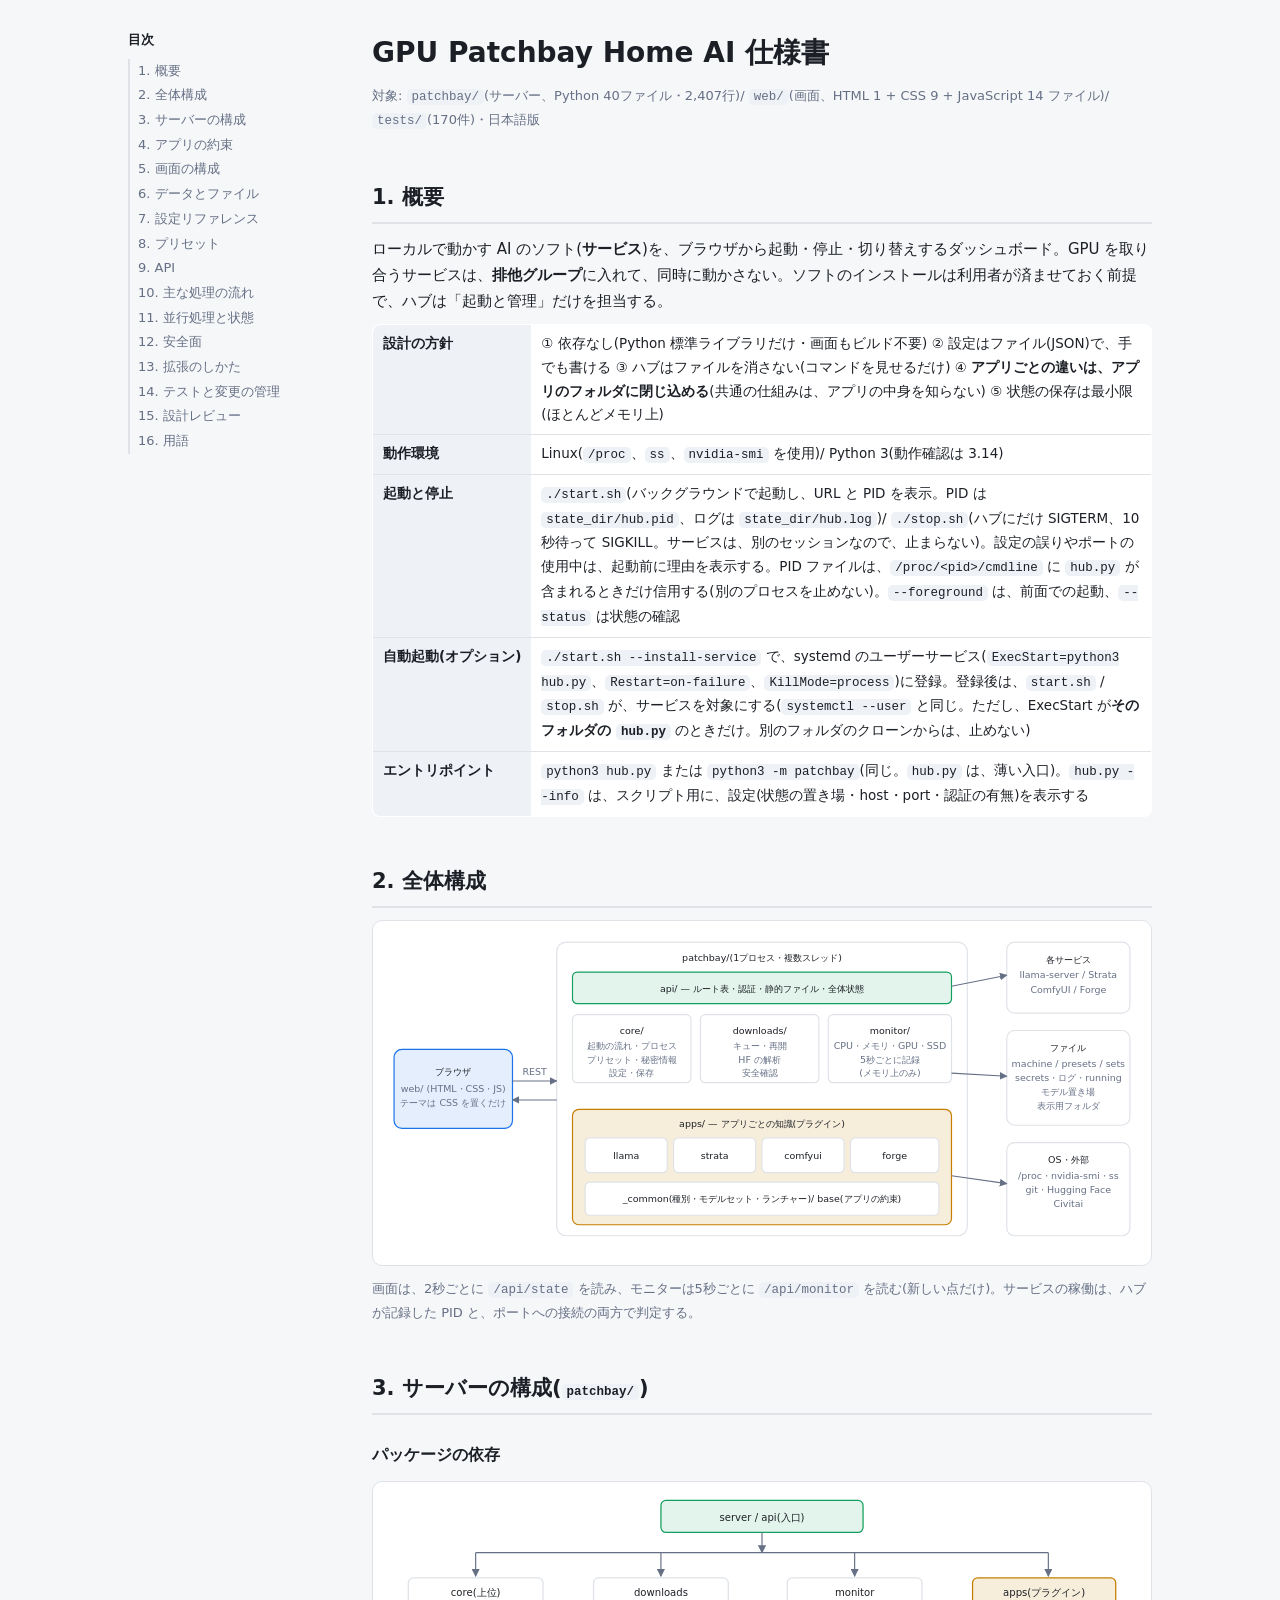
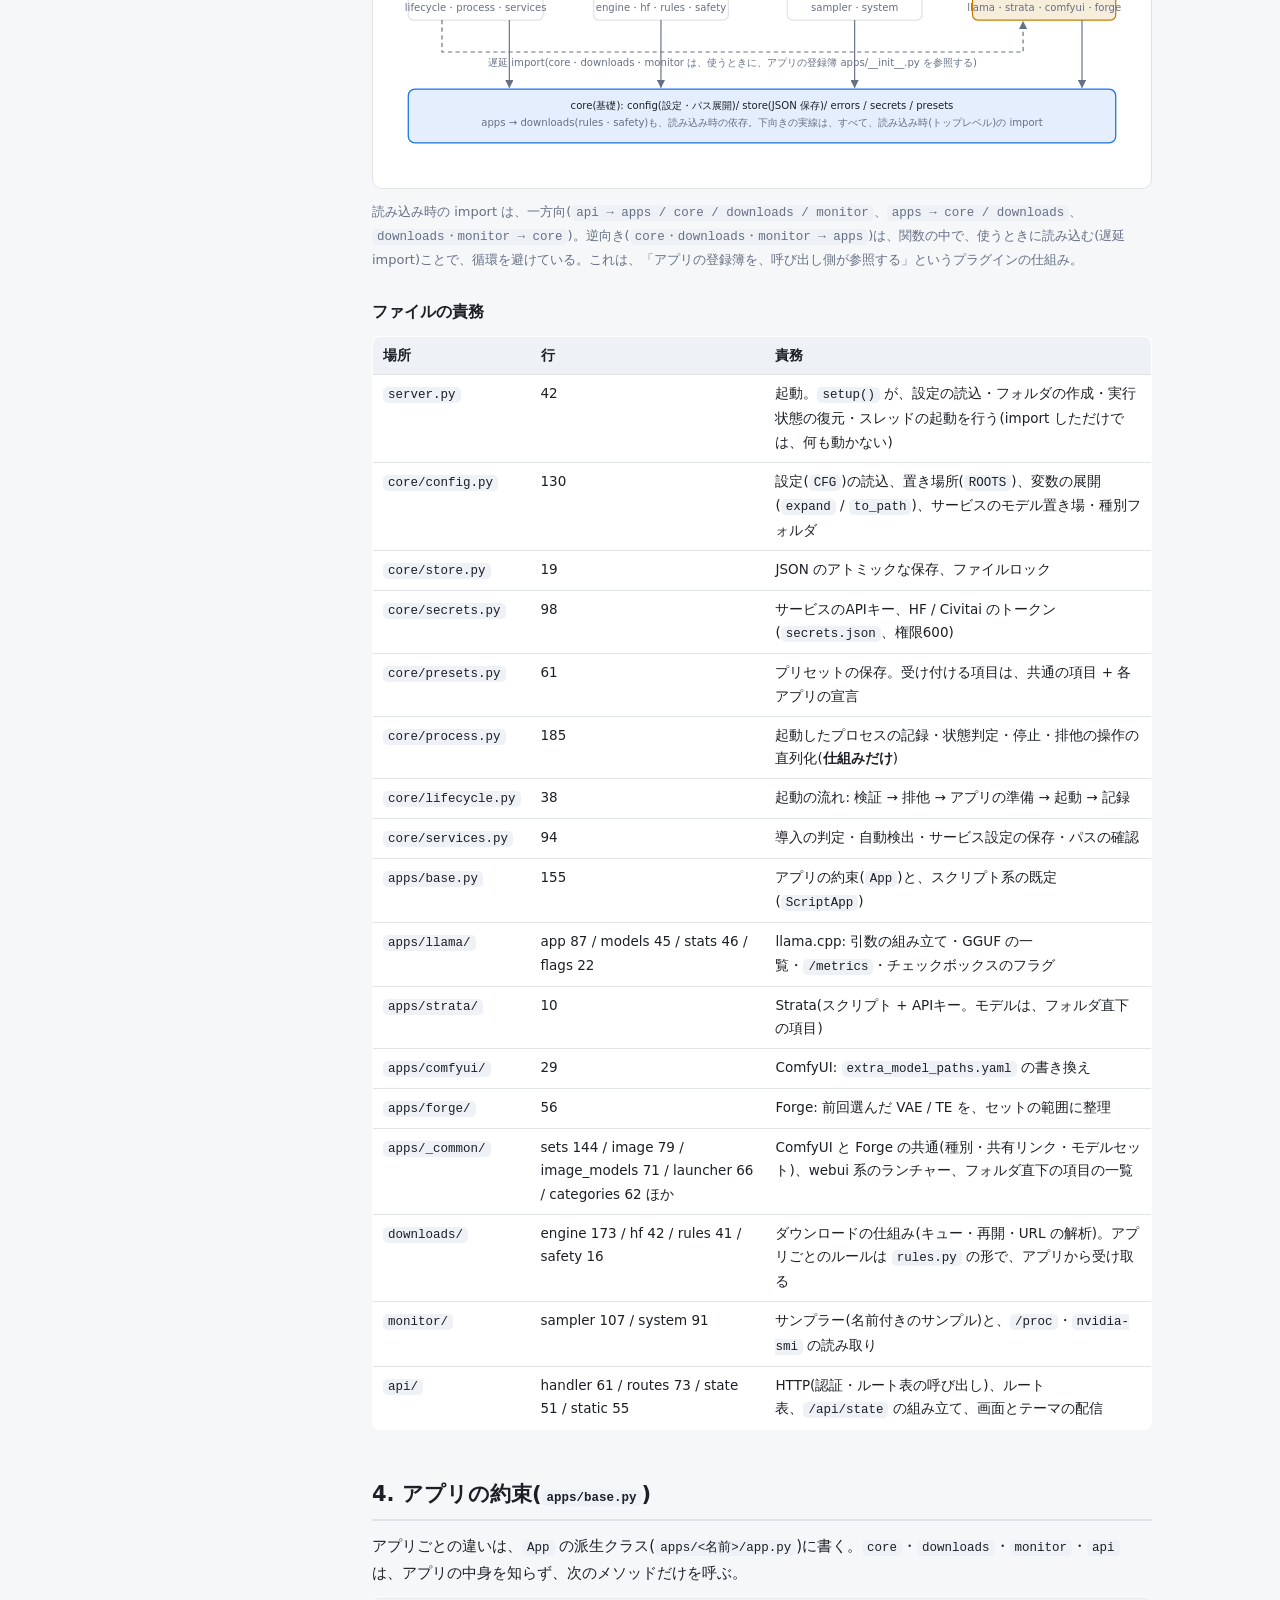
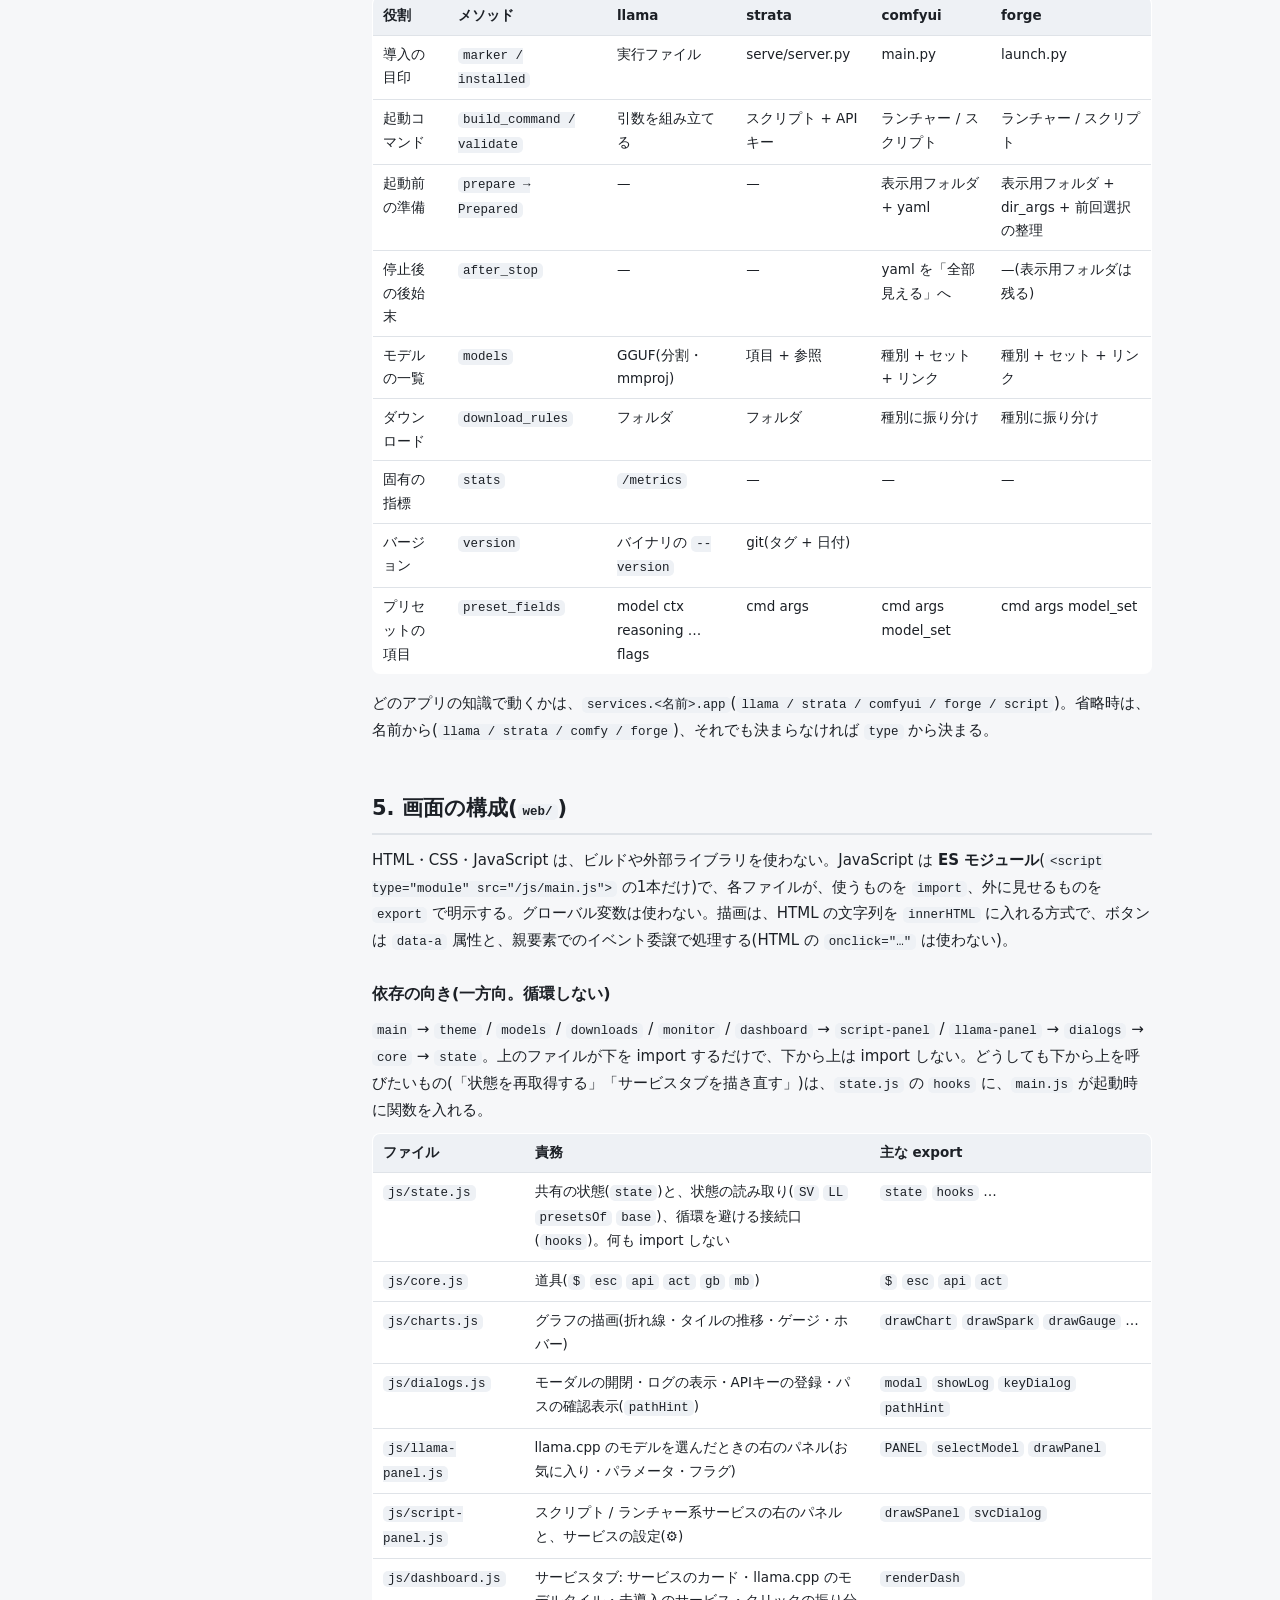
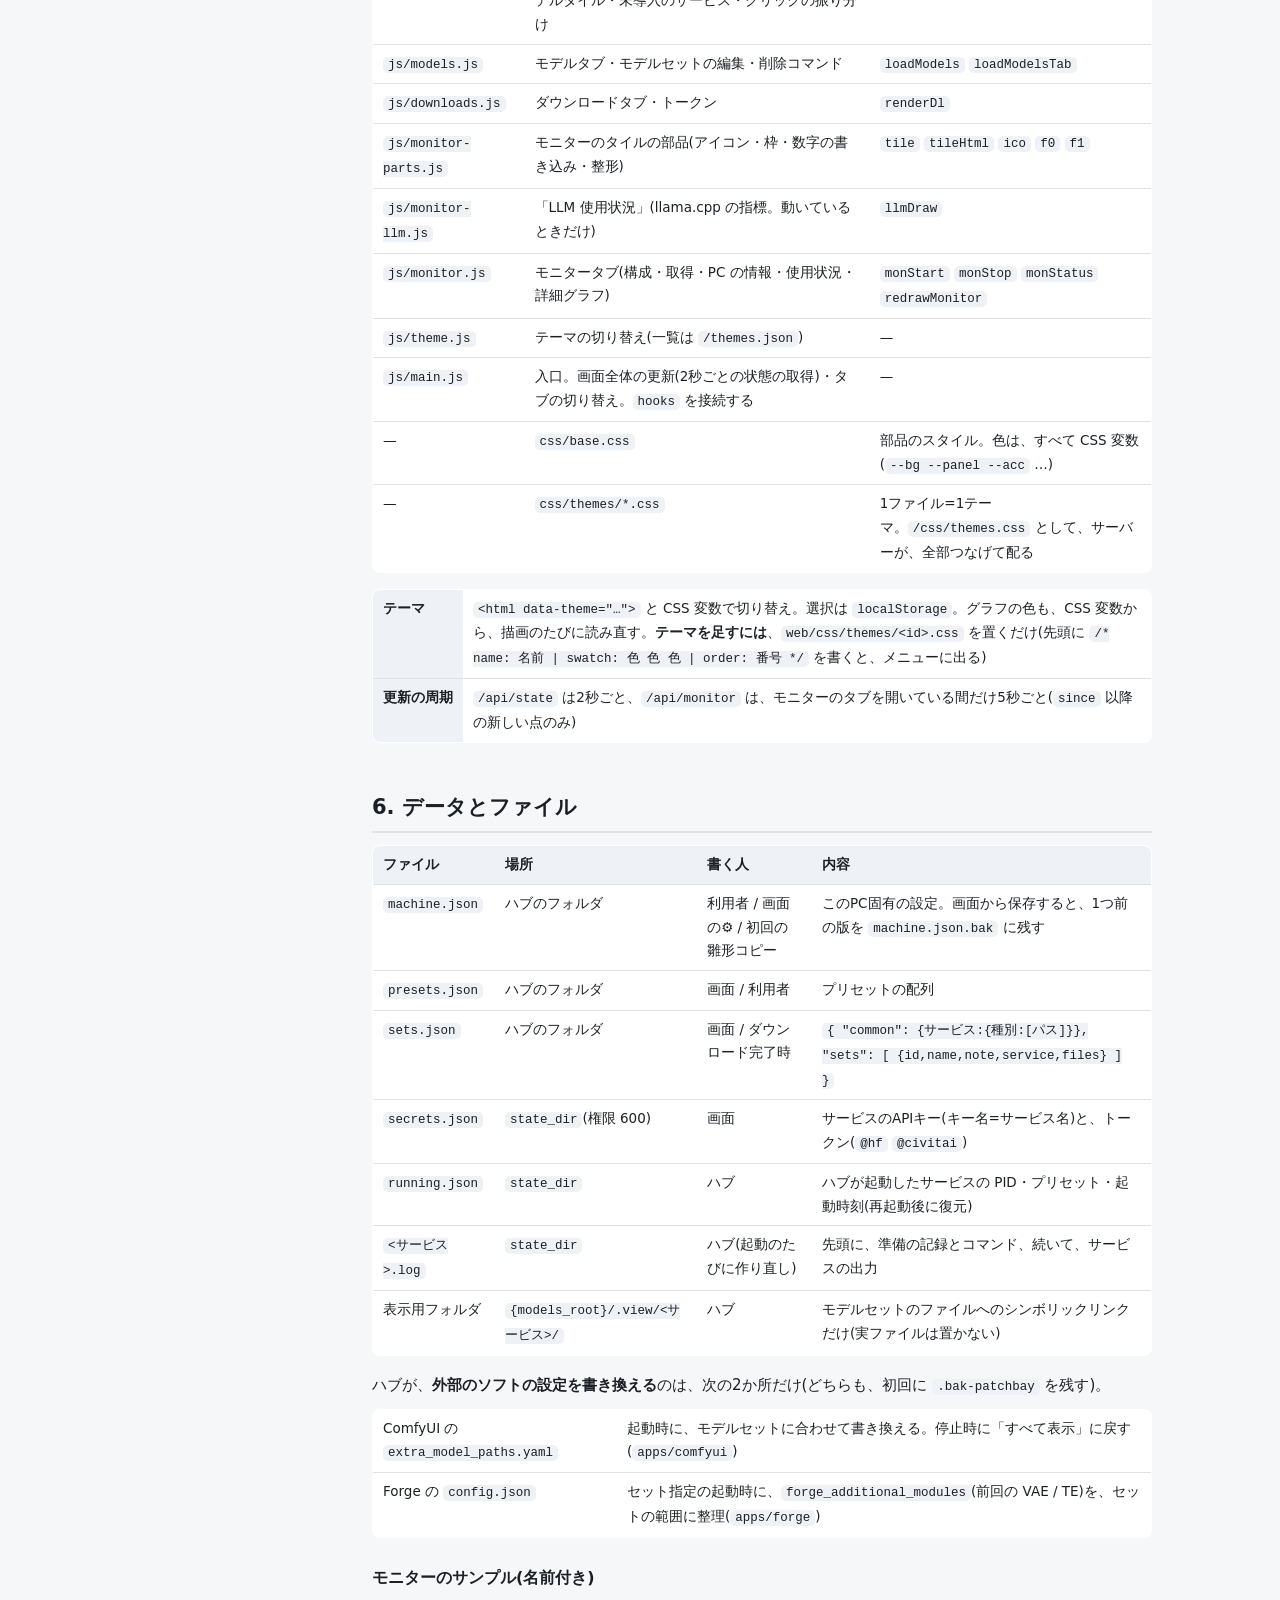
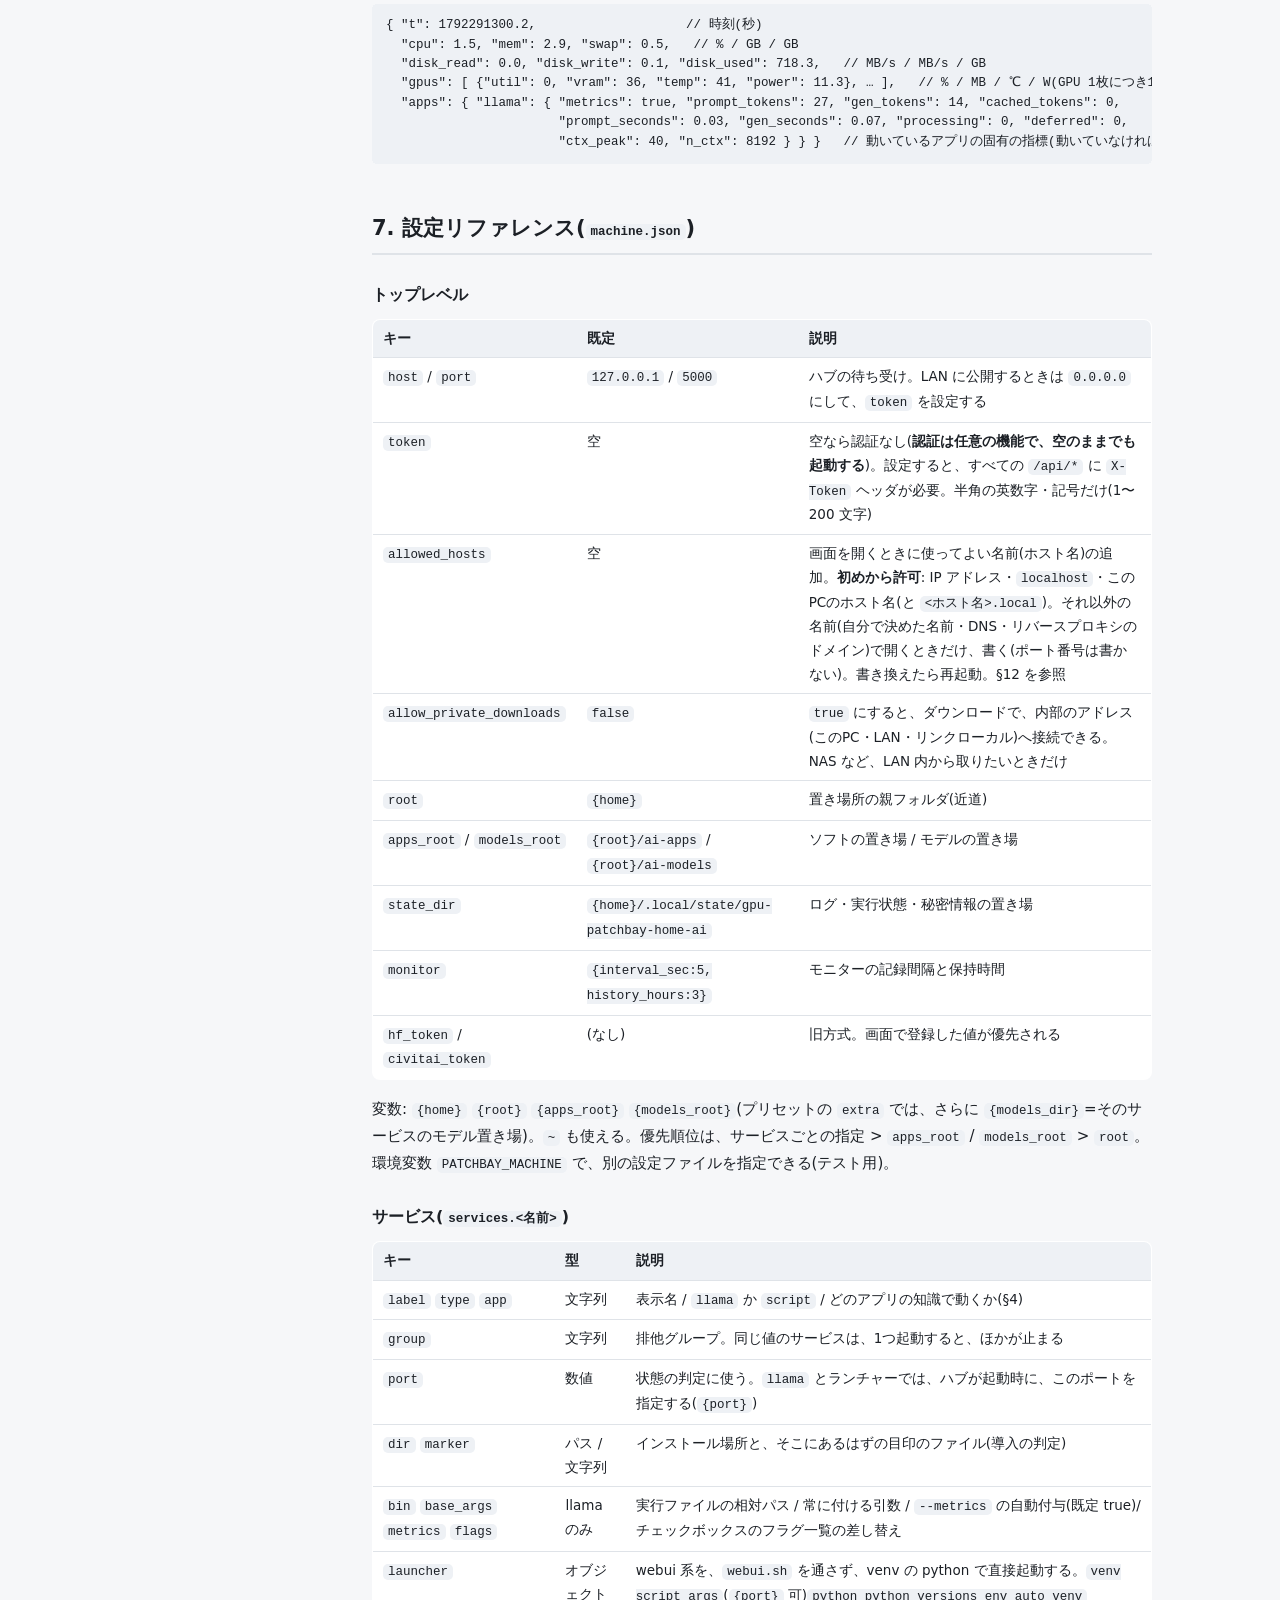
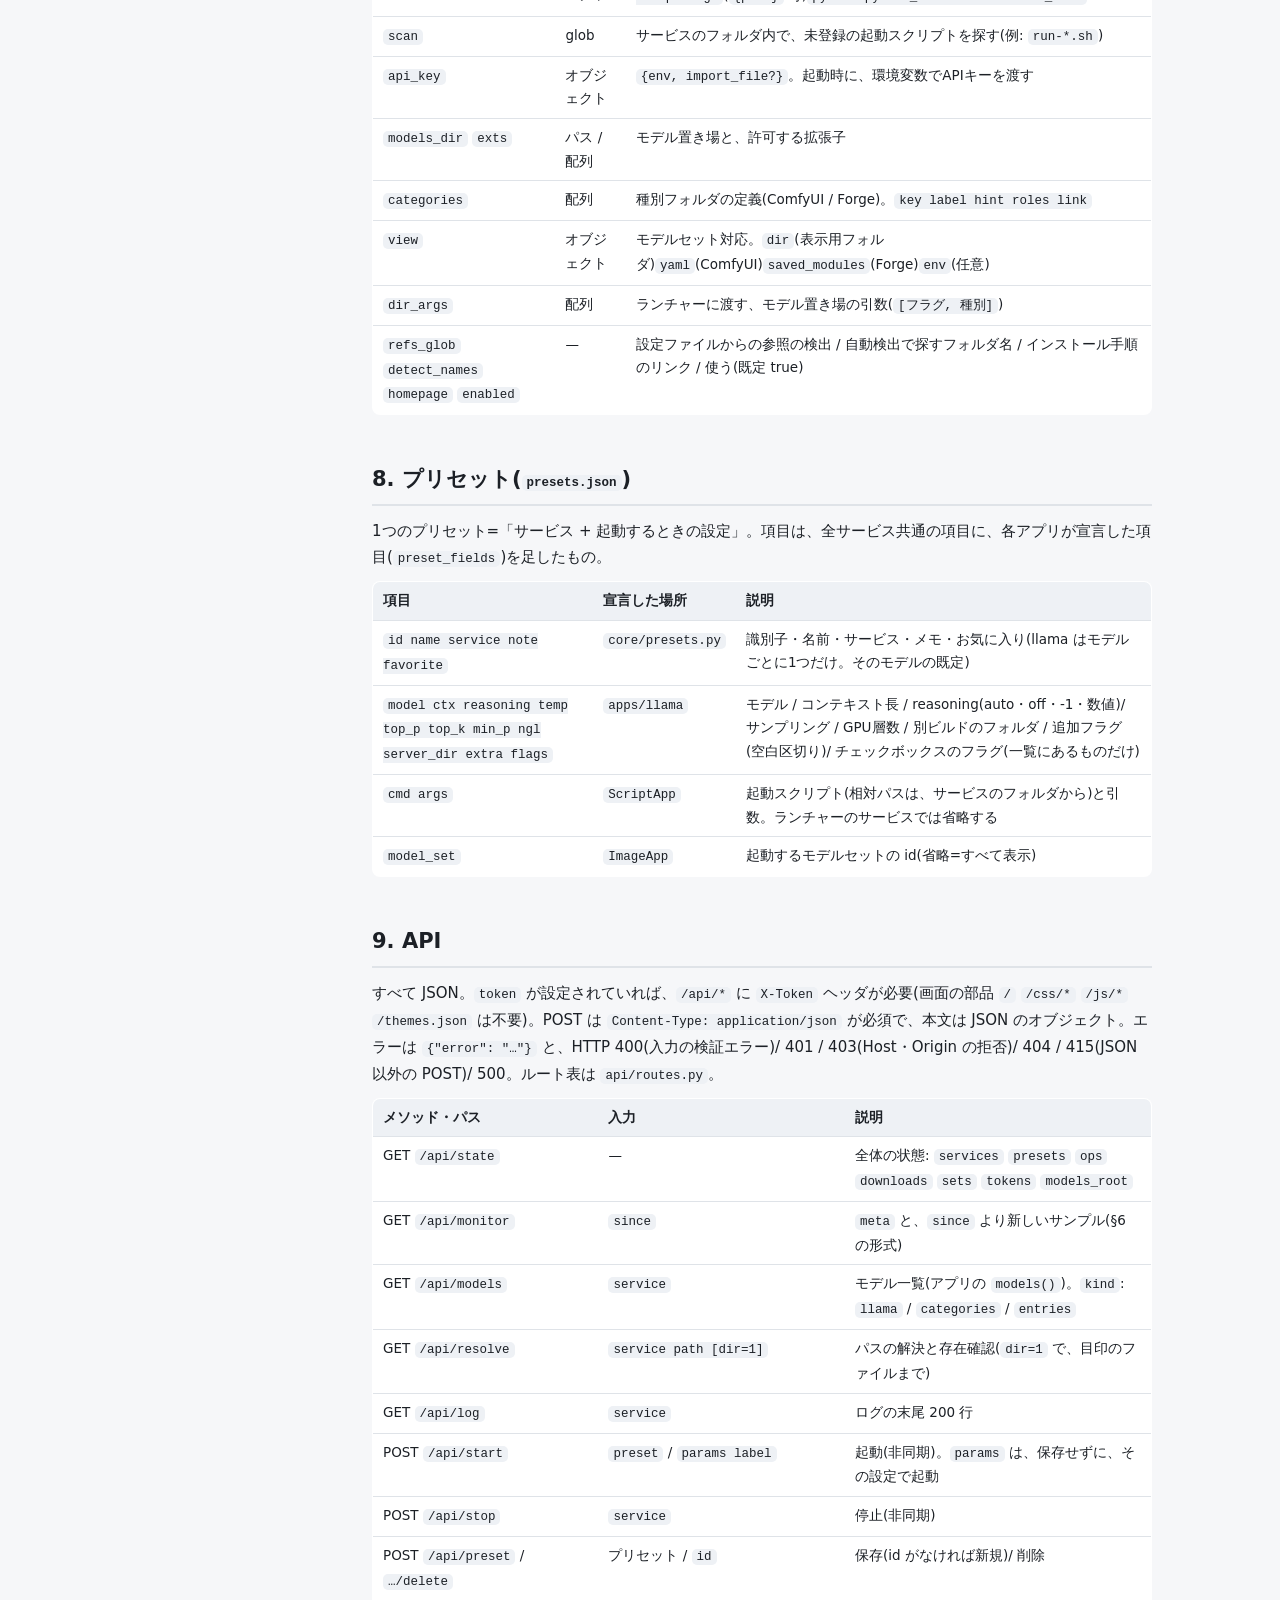
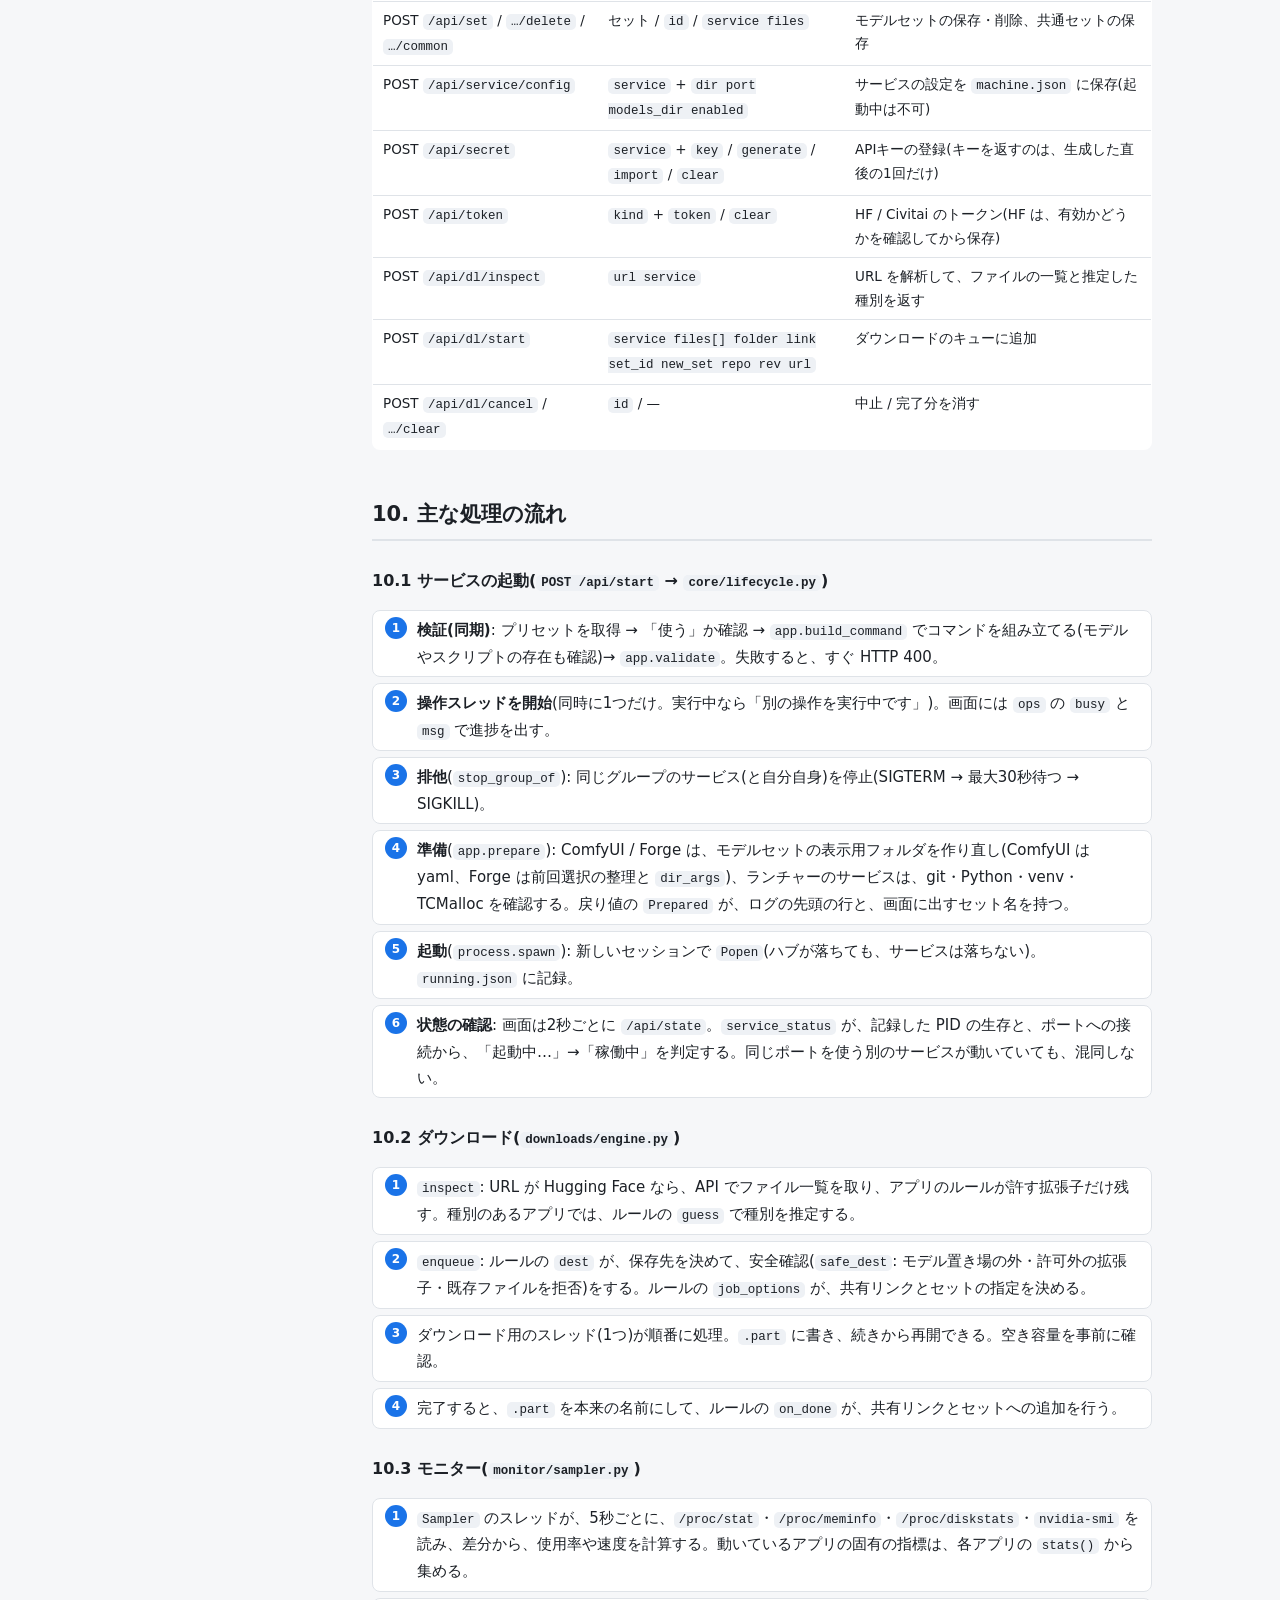
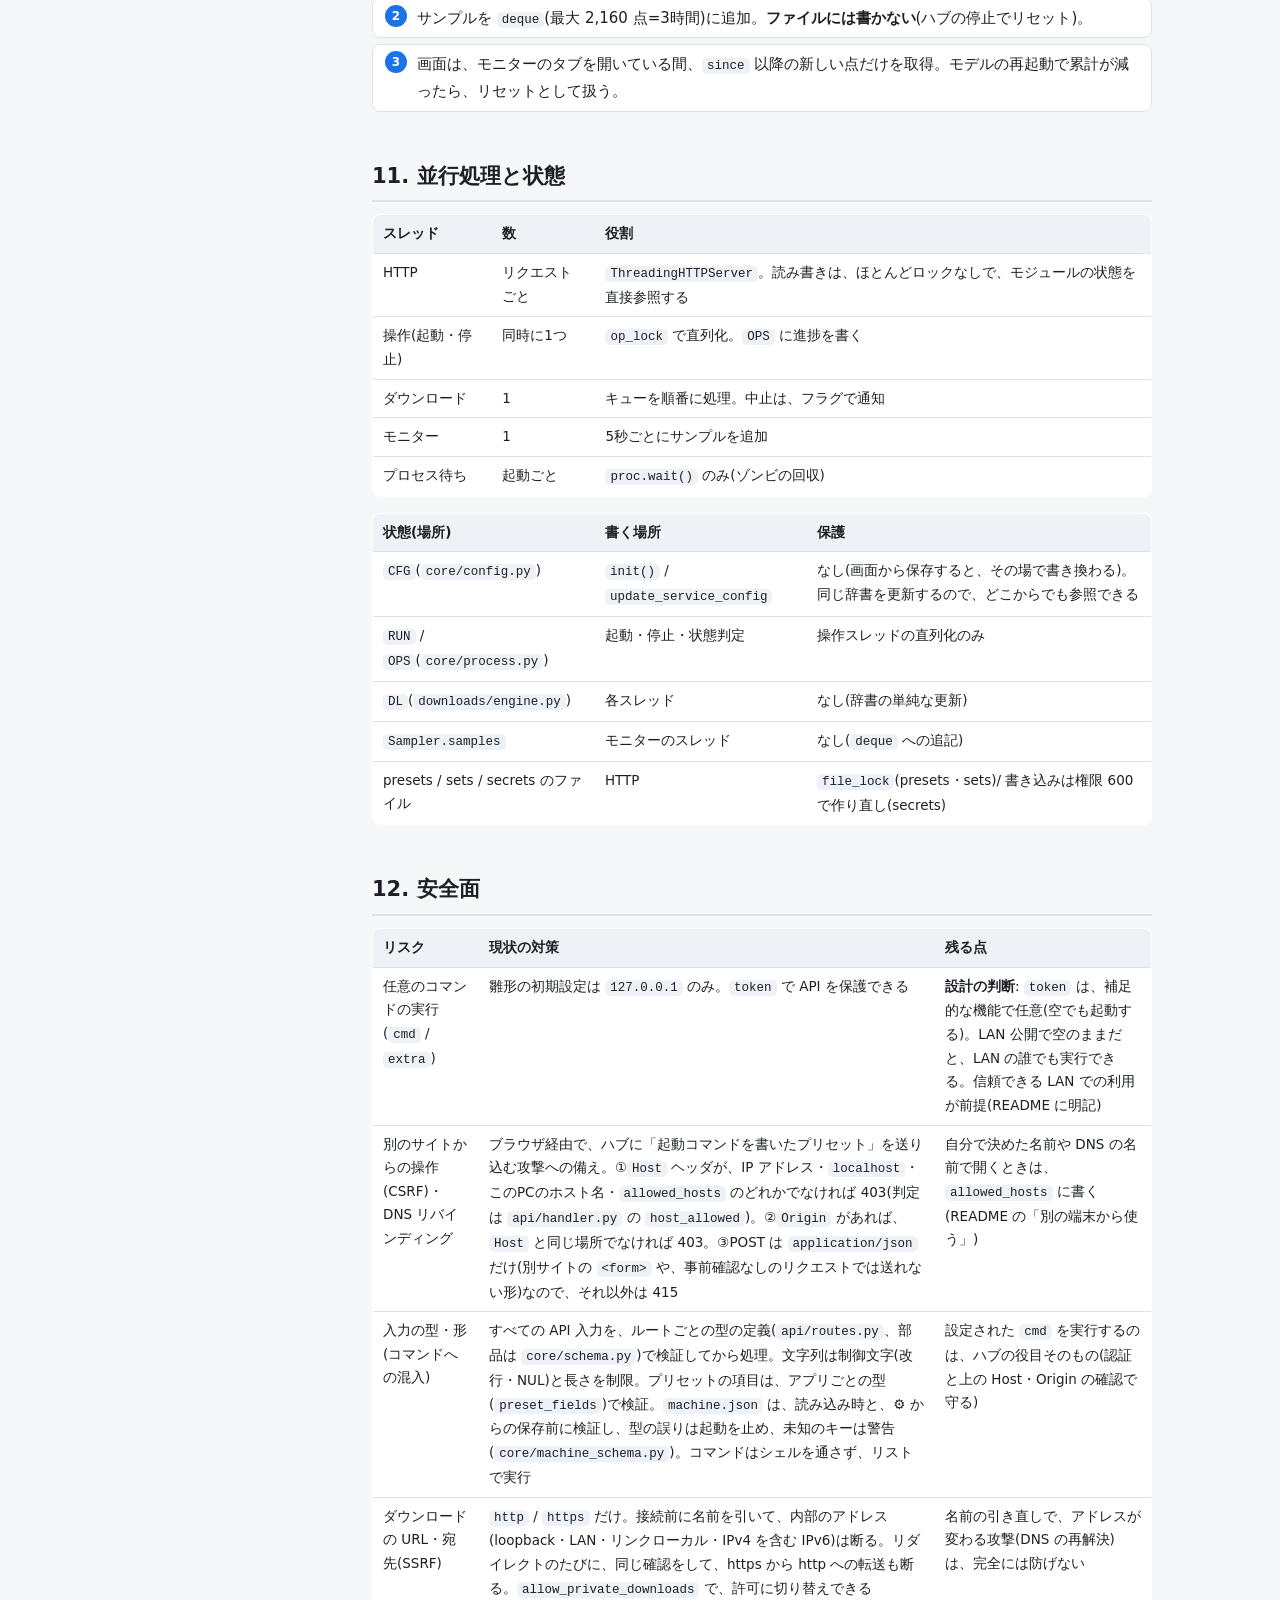
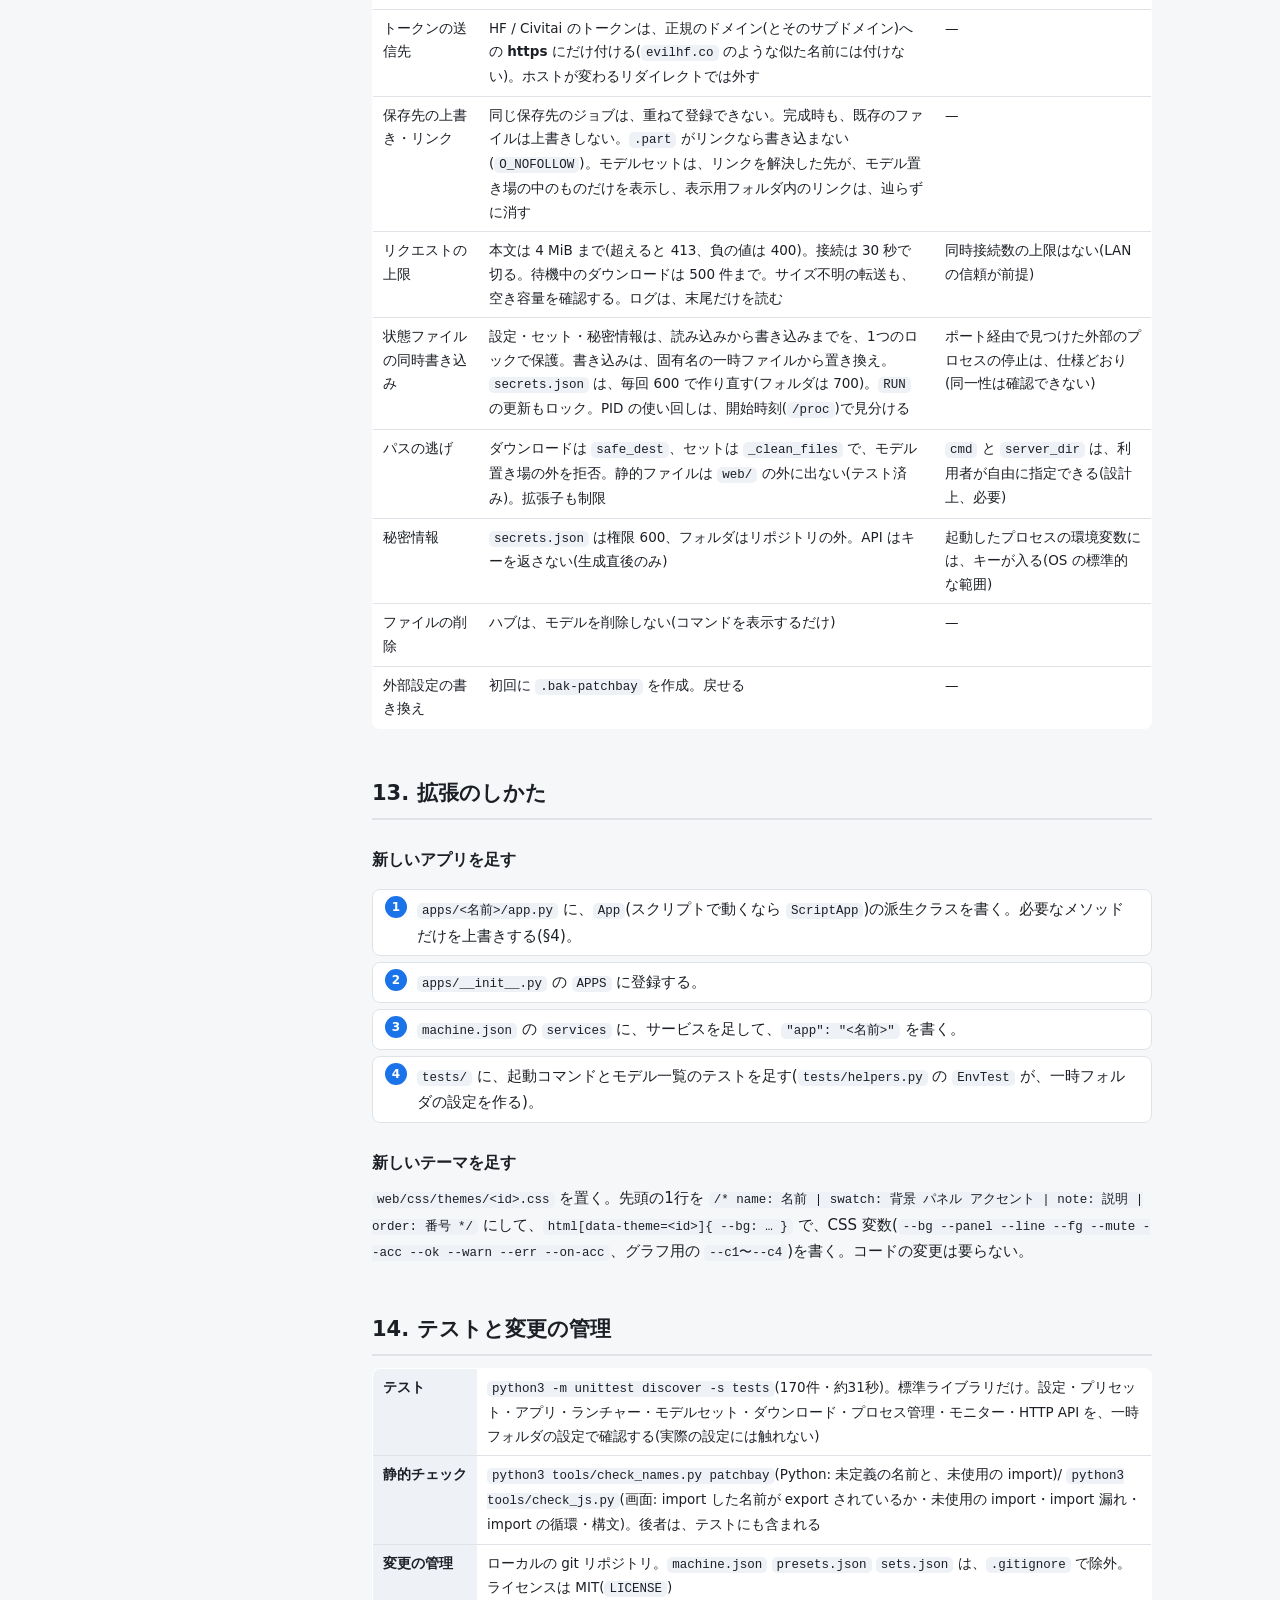
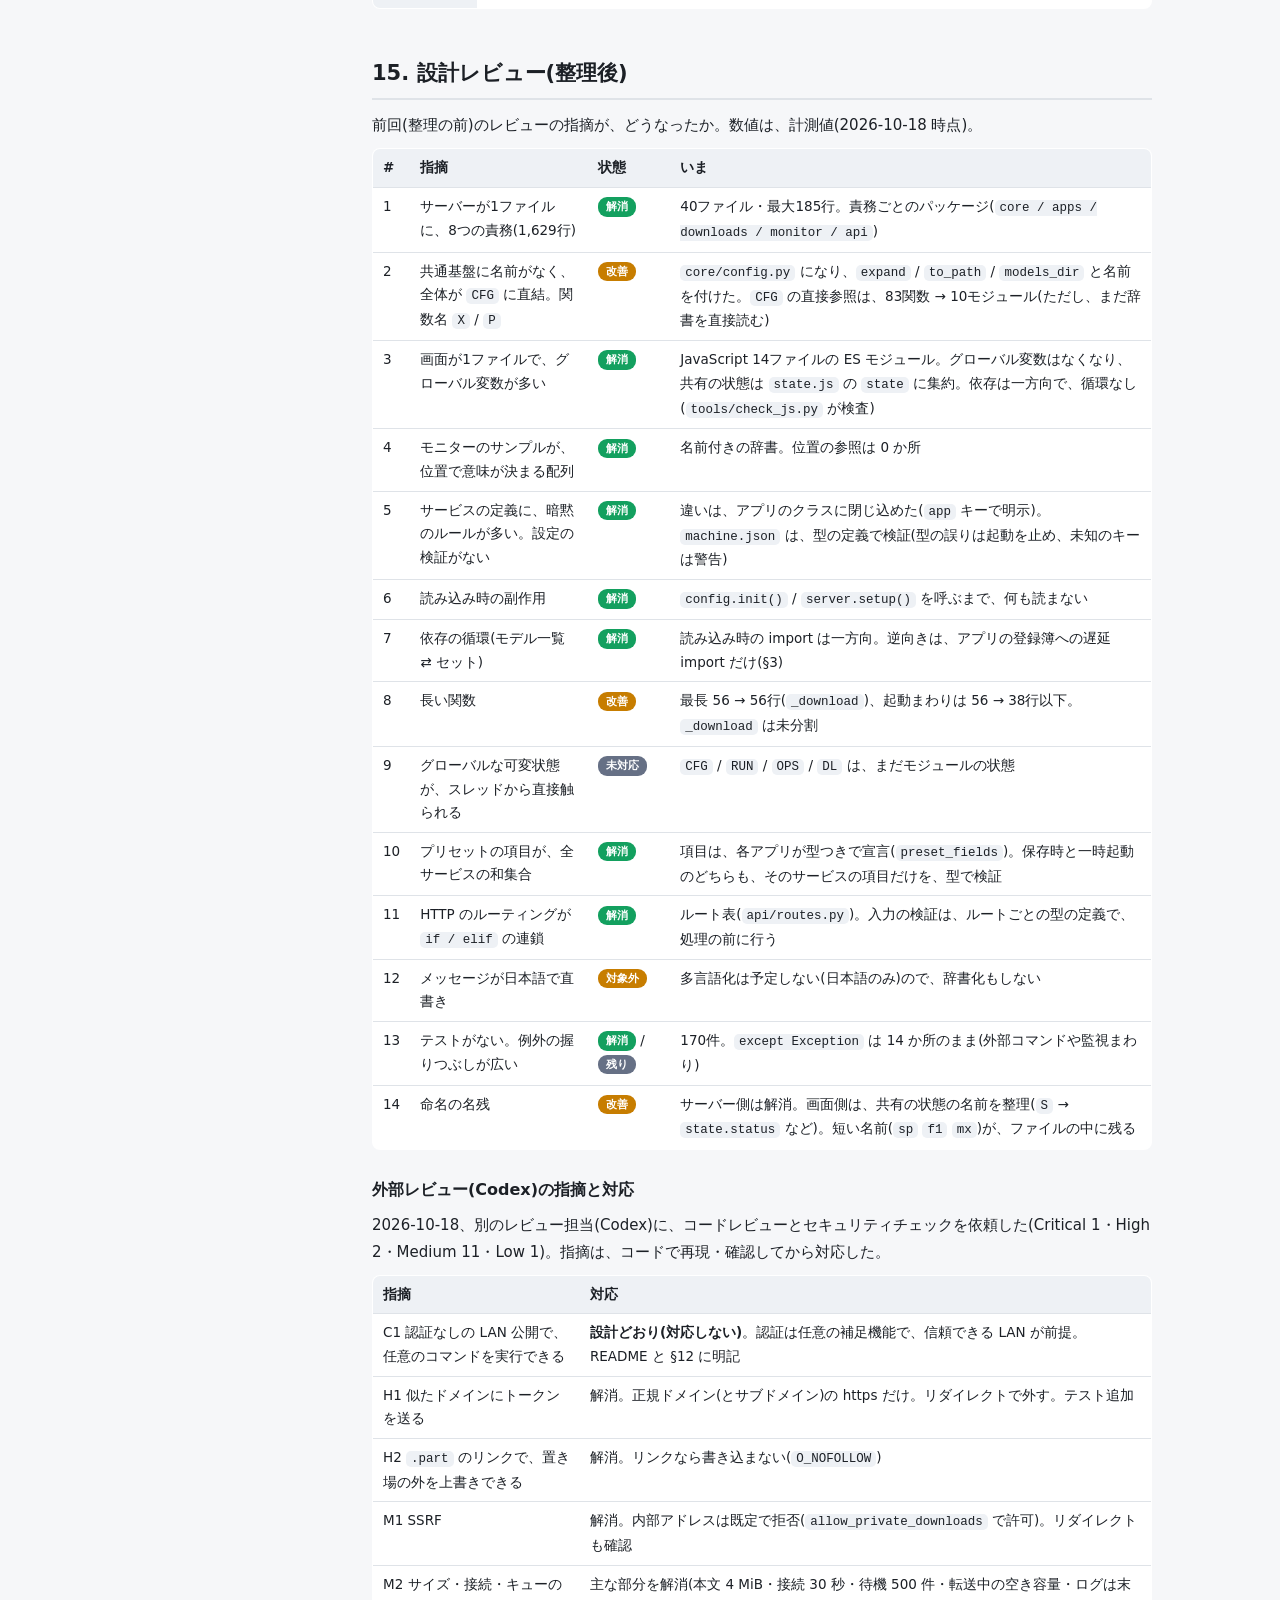
==== docs/index.html @ 20cd2cd5 "仕様書を docs/index.html に改名(GitHub Pages のトップで開けるように) Co-Authored-By: Claude Sonnet 5.5 <noreply@anthro" ====
<!doctype html>
<html lang="ja">
<head>
<meta charset="utf-8">
<meta name="viewport" content="width=device-width, initial-scale=1">
<title>GPU Patchbay Home AI 仕様書</title>
<style>
:root{--bg:#f6f7f9;--panel:#fff;--line:#dfe3e8;--fg:#1c2026;--mute:#667085;--acc:#1a73e8;--ok:#13a05f;--warn:#c77d00;--err:#d4313f;--code:#eef1f5}
@media (prefers-color-scheme: dark){:root{--bg:#14161a;--panel:#1d2026;--line:#2c313a;--fg:#e6e8eb;--mute:#8b93a1;--acc:#4f9dff;--ok:#3ecf8e;--warn:#f5a524;--err:#f0616d;--code:#262a31}}
*{box-sizing:border-box}
body{margin:0;background:var(--bg);color:var(--fg);font:15px/1.75 system-ui,"Noto Sans JP",sans-serif}
.wrap{max-width:1060px;margin:0 auto;padding:28px 18px 80px;display:grid;grid-template-columns:210px 1fr;gap:34px}
nav{position:sticky;top:20px;align-self:start;font-size:13px;line-height:1.9}
nav b{display:block;margin-bottom:6px}
nav a{display:block;color:var(--mute);text-decoration:none;padding:0 8px;border-left:2px solid var(--line)}
nav a:hover{color:var(--acc);border-color:var(--acc)}
main{min-width:0}
h1{font-size:28px;margin:0 0 4px}h2{font-size:21px;margin:46px 0 12px;padding-bottom:6px;border-bottom:2px solid var(--line)}
h3{font-size:16px;margin:26px 0 8px}
p{margin:8px 0}.sub{color:var(--mute);font-size:13px}
table{width:100%;border-collapse:collapse;margin:10px 0 16px;font-size:13.5px;background:var(--panel);border:1px solid var(--line);border-radius:8px;overflow:hidden}
th,td{padding:7px 10px;border-bottom:1px solid var(--line);text-align:left;vertical-align:top}
th{background:var(--code);font-weight:600;white-space:nowrap}
tr:last-child td{border-bottom:0}
code,pre{font-family:ui-monospace,SFMono-Regular,Menlo,monospace;font-size:12.5px;background:var(--code);border-radius:5px}
code{padding:1px 5px}pre{padding:12px 14px;overflow:auto;line-height:1.55}
.card{background:var(--panel);border:1px solid var(--line);border-radius:10px;padding:14px 18px;margin:12px 0}
.tag{display:inline-block;font-size:11px;padding:0 8px;border-radius:9px;color:#fff;vertical-align:middle;font-weight:600;white-space:nowrap}
.hi{background:var(--err)}.mid{background:var(--warn)}.lo{background:var(--mute)}.good{background:var(--ok)}
.svgbox{background:var(--panel);border:1px solid var(--line);border-radius:10px;padding:10px;margin:12px 0;overflow:auto}
svg text{fill:var(--fg);font:12px system-ui,"Noto Sans JP",sans-serif}svg .m{fill:var(--mute)}
svg .b{fill:var(--panel);stroke:var(--line);stroke-width:1.5}svg .a{fill:none;stroke:var(--mute);stroke-width:1.4;marker-end:url(#ah)}
svg .lz{fill:none;stroke:var(--mute);stroke-width:1.4;stroke-dasharray:5 4;marker-end:url(#ah)}
svg .acc{fill:color-mix(in srgb,var(--acc) 12%,var(--panel));stroke:var(--acc)}svg .okb{fill:color-mix(in srgb,var(--ok) 12%,var(--panel));stroke:var(--ok)}
svg .wb{fill:color-mix(in srgb,var(--warn) 14%,var(--panel));stroke:var(--warn)}
ol.flow{counter-reset:s;list-style:none;padding:0}ol.flow li{counter-increment:s;margin:6px 0;padding:6px 12px 6px 44px;position:relative;background:var(--panel);border:1px solid var(--line);border-radius:8px}
ol.flow li::before{content:counter(s);position:absolute;left:12px;top:6px;width:22px;height:22px;border-radius:50%;background:var(--acc);color:#fff;font-size:12px;text-align:center;line-height:22px;font-weight:700}
@media(max-width:800px){.wrap{grid-template-columns:1fr}nav{position:static}}
</style>
</head>
<body>
<div class="wrap">
<nav>
  <b>目次</b>
  <a href="#overview">1. 概要</a><a href="#arch">2. 全体構成</a><a href="#modules">3. サーバーの構成</a><a href="#apps">4. アプリの約束</a><a href="#front">5. 画面の構成</a>
  <a href="#data">6. データとファイル</a><a href="#config">7. 設定リファレンス</a><a href="#preset">8. プリセット</a><a href="#api">9. API</a>
  <a href="#flows">10. 主な処理の流れ</a><a href="#threads">11. 並行処理と状態</a><a href="#security">12. 安全面</a>
  <a href="#howto">13. 拡張のしかた</a><a href="#test">14. テストと変更の管理</a><a href="#review">15. 設計レビュー</a><a href="#glossary">16. 用語</a>
</nav>
<main>
<h1>GPU Patchbay Home AI 仕様書</h1>
<p class="sub">対象: <code>patchbay/</code>(サーバー、Python 40ファイル・2,407行)/ <code>web/</code>(画面、HTML 1 + CSS 9 + JavaScript 14 ファイル)/ <code>tests/</code>(170件)・日本語版</p>

<h2 id="overview">1. 概要</h2>
<p>ローカルで動かす AI のソフト(<b>サービス</b>)を、ブラウザから起動・停止・切り替えするダッシュボード。GPU を取り合うサービスは、<b>排他グループ</b>に入れて、同時に動かさない。ソフトのインストールは利用者が済ませておく前提で、ハブは「起動と管理」だけを担当する。</p>
<table>
<tr><th>設計の方針</th><td>① 依存なし(Python 標準ライブラリだけ・画面もビルド不要) ② 設定はファイル(JSON)で、手でも書ける ③ ハブはファイルを消さない(コマンドを見せるだけ) ④ <b>アプリごとの違いは、アプリのフォルダに閉じ込める</b>(共通の仕組みは、アプリの中身を知らない) ⑤ 状態の保存は最小限(ほとんどメモリ上)</td></tr>
<tr><th>動作環境</th><td>Linux(<code>/proc</code>、<code>ss</code>、<code>nvidia-smi</code> を使用)/ Python 3(動作確認は 3.14)</td></tr>
<tr><th>起動と停止</th><td><code>./start.sh</code>(バックグラウンドで起動し、URL と PID を表示。PID は <code>state_dir/hub.pid</code>、ログは <code>state_dir/hub.log</code>)/ <code>./stop.sh</code>(ハブにだけ SIGTERM、10 秒待って SIGKILL。サービスは、別のセッションなので、止まらない)。設定の誤りやポートの使用中は、起動前に理由を表示する。PID ファイルは、<code>/proc/&lt;pid&gt;/cmdline</code> に <code>hub.py</code> が含まれるときだけ信用する(別のプロセスを止めない)。<code>--foreground</code> は、前面での起動、<code>--status</code> は状態の確認</td></tr>
<tr><th>自動起動(オプション)</th><td><code>./start.sh --install-service</code> で、systemd のユーザーサービス(<code>ExecStart=python3 hub.py</code>、<code>Restart=on-failure</code>、<code>KillMode=process</code>)に登録。登録後は、<code>start.sh</code> / <code>stop.sh</code> が、サービスを対象にする(<code>systemctl --user</code> と同じ。ただし、ExecStart が<b>そのフォルダの <code>hub.py</code></b> のときだけ。別のフォルダのクローンからは、止めない)</td></tr>
<tr><th>エントリポイント</th><td><code>python3 hub.py</code> または <code>python3 -m patchbay</code>(同じ。<code>hub.py</code> は、薄い入口)。<code>hub.py --info</code> は、スクリプト用に、設定(状態の置き場・host・port・認証の有無)を表示する</td></tr>
</table>

<h2 id="arch">2. 全体構成</h2>
<div class="svgbox">
<svg viewBox="0 0 960 400" width="100%" role="img" aria-label="全体構成図">
<defs><marker id="ah" viewBox="0 0 10 10" refX="9" refY="5" markerWidth="7" markerHeight="7" orient="auto-start-reverse"><path d="M0 0L10 5L0 10z" style="fill:var(--mute)"/></marker></defs>
<rect class="b acc" x="14" y="150" width="150" height="100" rx="10"/><text x="89" y="182" text-anchor="middle" font-weight="700">ブラウザ</text><text class="m" x="89" y="204" text-anchor="middle">web/ (HTML・CSS・JS)</text><text class="m" x="89" y="222" text-anchor="middle">テーマは CSS を置くだけ</text>
<rect class="b" x="220" y="14" width="520" height="372" rx="12"/><text x="480" y="38" text-anchor="middle" font-weight="700">patchbay/(1プロセス・複数スレッド)</text>
<rect class="b okb" x="240" y="52" width="480" height="40" rx="6"/><text x="480" y="77" text-anchor="middle">api/ — ルート表・認証・静的ファイル・全体状態</text>
<rect class="b" x="240" y="106" width="150" height="86" rx="6"/><text x="315" y="130" text-anchor="middle" font-weight="700">core/</text><text class="m" x="315" y="150" text-anchor="middle">起動の流れ・プロセス</text><text class="m" x="315" y="167" text-anchor="middle">プリセット・秘密情報</text><text class="m" x="315" y="184" text-anchor="middle">設定・保存</text>
<rect class="b" x="402" y="106" width="150" height="86" rx="6"/><text x="477" y="130" text-anchor="middle" font-weight="700">downloads/</text><text class="m" x="477" y="150" text-anchor="middle">キュー・再開</text><text class="m" x="477" y="167" text-anchor="middle">HF の解析</text><text class="m" x="477" y="184" text-anchor="middle">安全確認</text>
<rect class="b" x="564" y="106" width="156" height="86" rx="6"/><text x="642" y="130" text-anchor="middle" font-weight="700">monitor/</text><text class="m" x="642" y="150" text-anchor="middle">CPU・メモリ・GPU・SSD</text><text class="m" x="642" y="167" text-anchor="middle">5秒ごとに記録</text><text class="m" x="642" y="184" text-anchor="middle">(メモリ上のみ)</text>
<rect class="b wb" x="240" y="226" width="480" height="146" rx="8"/><text x="480" y="248" text-anchor="middle" font-weight="700">apps/ — アプリごとの知識(プラグイン)</text>
<rect class="b" x="256" y="262" width="104" height="44" rx="6"/><text x="308" y="289" text-anchor="middle">llama</text>
<rect class="b" x="368" y="262" width="104" height="44" rx="6"/><text x="420" y="289" text-anchor="middle">strata</text>
<rect class="b" x="480" y="262" width="104" height="44" rx="6"/><text x="532" y="289" text-anchor="middle">comfyui</text>
<rect class="b" x="592" y="262" width="112" height="44" rx="6"/><text x="648" y="289" text-anchor="middle">forge</text>
<rect class="b" x="256" y="318" width="448" height="42" rx="6"/><text x="480" y="343" text-anchor="middle">_common(種別・モデルセット・ランチャー)/ base(アプリの約束)</text>
<rect class="b" x="790" y="14" width="156" height="90" rx="10"/><text x="868" y="40" text-anchor="middle" font-weight="700">各サービス</text><text class="m" x="868" y="60" text-anchor="middle">llama-server / Strata</text><text class="m" x="868" y="78" text-anchor="middle">ComfyUI / Forge</text>
<rect class="b" x="790" y="126" width="156" height="120" rx="10"/><text x="868" y="152" text-anchor="middle" font-weight="700">ファイル</text><text class="m" x="868" y="172" text-anchor="middle">machine / presets / sets</text><text class="m" x="868" y="190" text-anchor="middle">secrets・ログ・running</text><text class="m" x="868" y="208" text-anchor="middle">モデル置き場</text><text class="m" x="868" y="226" text-anchor="middle">表示用フォルダ</text>
<rect class="b" x="790" y="268" width="156" height="118" rx="10"/><text x="868" y="294" text-anchor="middle" font-weight="700">OS・外部</text><text class="m" x="868" y="314" text-anchor="middle">/proc・nvidia-smi・ss</text><text class="m" x="868" y="332" text-anchor="middle">git・Hugging Face</text><text class="m" x="868" y="350" text-anchor="middle">Civitai</text>
<path class="a" d="M164 190 L220 190"/><path class="a" d="M220 214 L164 214"/><text class="m" x="192" y="182" text-anchor="middle">REST</text>
<path class="a" d="M720 70 L790 56"/><path class="a" d="M720 180 L790 184"/><path class="a" d="M720 310 L790 320"/>
</svg>
</div>
<p class="sub">画面は、2秒ごとに <code>/api/state</code> を読み、モニターは5秒ごとに <code>/api/monitor</code> を読む(新しい点だけ)。サービスの稼働は、ハブが記録した PID と、ポートへの接続の両方で判定する。</p>

<h2 id="modules">3. サーバーの構成(<code>patchbay/</code>)</h2>
<h3>パッケージの依存</h3>
<div class="svgbox">
<svg viewBox="0 0 900 330" width="100%" role="img" aria-label="パッケージの依存図">
<rect class="b okb" x="330" y="10" width="240" height="38" rx="6"/><text x="450" y="34" text-anchor="middle" font-weight="700">server / api(入口)</text>
<path class="a" d="M450 48 V72"/><path d="M110 72 H790" class="a" style="marker-end:none"/>
<path class="a" d="M110 72 V100"/><path class="a" d="M330 72 V100"/><path class="a" d="M560 72 V100"/><path class="a" d="M790 72 V100"/>
<rect class="b" x="30" y="102" width="160" height="50" rx="6"/><text x="110" y="124" text-anchor="middle" font-weight="700">core(上位)</text><text class="m" x="110" y="141" text-anchor="middle">lifecycle・process・services</text>
<rect class="b" x="250" y="102" width="160" height="50" rx="6"/><text x="330" y="124" text-anchor="middle" font-weight="700">downloads</text><text class="m" x="330" y="141" text-anchor="middle">engine・hf・rules・safety</text>
<rect class="b" x="480" y="102" width="160" height="50" rx="6"/><text x="560" y="124" text-anchor="middle" font-weight="700">monitor</text><text class="m" x="560" y="141" text-anchor="middle">sampler・system</text>
<rect class="b wb" x="700" y="102" width="170" height="50" rx="6"/><text x="785" y="124" text-anchor="middle" font-weight="700">apps(プラグイン)</text><text class="m" x="785" y="141" text-anchor="middle">llama・strata・comfyui・forge</text>
<path class="lz" d="M70 152 V190 H760 V154"/><text class="m" x="415" y="207" text-anchor="middle">遅延 import(core・downloads・monitor は、使うときに、アプリの登録簿 apps/__init__.py を参照する)</text>
<path class="a" d="M830 152 V232"/><path class="a" d="M330 152 V232"/><path class="a" d="M560 152 V232"/><path class="a" d="M150 152 V232"/>
<rect class="b acc" x="30" y="234" width="840" height="64" rx="8"/><text x="450" y="258" text-anchor="middle" font-weight="700">core(基礎): config(設定・パス展開)/ store(JSON 保存)/ errors / secrets / presets</text><text class="m" x="450" y="278" text-anchor="middle">apps → downloads(rules・safety)も、読み込み時の依存。下向きの実線は、すべて、読み込み時(トップレベル)の import</text>
</svg>
</div>
<p class="sub">読み込み時の import は、一方向(<code>api → apps / core / downloads / monitor</code>、<code>apps → core / downloads</code>、<code>downloads・monitor → core</code>)。逆向き(<code>core・downloads・monitor → apps</code>)は、関数の中で、使うときに読み込む(遅延 import)ことで、循環を避けている。これは、「アプリの登録簿を、呼び出し側が参照する」というプラグインの仕組み。</p>

<h3>ファイルの責務</h3>
<table>
<tr><th>場所</th><th>行</th><th>責務</th></tr>
<tr><td><code>server.py</code></td><td>42</td><td>起動。<code>setup()</code> が、設定の読込・フォルダの作成・実行状態の復元・スレッドの起動を行う(import しただけでは、何も動かない)</td></tr>
<tr><td><code>core/config.py</code></td><td>130</td><td>設定(<code>CFG</code>)の読込、置き場所(<code>ROOTS</code>)、変数の展開(<code>expand</code> / <code>to_path</code>)、サービスのモデル置き場・種別フォルダ</td></tr>
<tr><td><code>core/store.py</code></td><td>19</td><td>JSON のアトミックな保存、ファイルロック</td></tr>
<tr><td><code>core/secrets.py</code></td><td>98</td><td>サービスのAPIキー、HF / Civitai のトークン(<code>secrets.json</code>、権限600)</td></tr>
<tr><td><code>core/presets.py</code></td><td>61</td><td>プリセットの保存。受け付ける項目は、共通の項目 + 各アプリの宣言</td></tr>
<tr><td><code>core/process.py</code></td><td>185</td><td>起動したプロセスの記録・状態判定・停止・排他の操作の直列化(<b>仕組みだけ</b>)</td></tr>
<tr><td><code>core/lifecycle.py</code></td><td>38</td><td>起動の流れ: 検証 → 排他 → アプリの準備 → 起動 → 記録</td></tr>
<tr><td><code>core/services.py</code></td><td>94</td><td>導入の判定・自動検出・サービス設定の保存・パスの確認</td></tr>
<tr><td><code>apps/base.py</code></td><td>155</td><td>アプリの約束(<code>App</code>)と、スクリプト系の既定(<code>ScriptApp</code>)</td></tr>
<tr><td><code>apps/llama/</code></td><td>app 87 / models 45 / stats 46 / flags 22</td><td>llama.cpp: 引数の組み立て・GGUF の一覧・<code>/metrics</code>・チェックボックスのフラグ</td></tr>
<tr><td><code>apps/strata/</code></td><td>10</td><td>Strata(スクリプト + APIキー。モデルは、フォルダ直下の項目)</td></tr>
<tr><td><code>apps/comfyui/</code></td><td>29</td><td>ComfyUI: <code>extra_model_paths.yaml</code> の書き換え</td></tr>
<tr><td><code>apps/forge/</code></td><td>56</td><td>Forge: 前回選んだ VAE / TE を、セットの範囲に整理</td></tr>
<tr><td><code>apps/_common/</code></td><td>sets 144 / image 79 / image_models 71 / launcher 66 / categories 62 ほか</td><td>ComfyUI と Forge の共通(種別・共有リンク・モデルセット)、webui 系のランチャー、フォルダ直下の項目の一覧</td></tr>
<tr><td><code>downloads/</code></td><td>engine 173 / hf 42 / rules 41 / safety 16</td><td>ダウンロードの仕組み(キュー・再開・URL の解析)。アプリごとのルールは <code>rules.py</code> の形で、アプリから受け取る</td></tr>
<tr><td><code>monitor/</code></td><td>sampler 107 / system 91</td><td>サンプラー(名前付きのサンプル)と、<code>/proc</code>・<code>nvidia-smi</code> の読み取り</td></tr>
<tr><td><code>api/</code></td><td>handler 61 / routes 73 / state 51 / static 55</td><td>HTTP(認証・ルート表の呼び出し)、ルート表、<code>/api/state</code> の組み立て、画面とテーマの配信</td></tr>
</table>

<h2 id="apps">4. アプリの約束(<code>apps/base.py</code>)</h2>
<p>アプリごとの違いは、<code>App</code> の派生クラス(<code>apps/&lt;名前&gt;/app.py</code>)に書く。<code>core</code>・<code>downloads</code>・<code>monitor</code>・<code>api</code> は、アプリの中身を知らず、次のメソッドだけを呼ぶ。</p>
<table>
<tr><th>役割</th><th>メソッド</th><th>llama</th><th>strata</th><th>comfyui</th><th>forge</th></tr>
<tr><td>導入の目印</td><td><code>marker / installed</code></td><td>実行ファイル</td><td>serve/server.py</td><td>main.py</td><td>launch.py</td></tr>
<tr><td>起動コマンド</td><td><code>build_command / validate</code></td><td>引数を組み立てる</td><td>スクリプト + APIキー</td><td>ランチャー / スクリプト</td><td>ランチャー / スクリプト</td></tr>
<tr><td>起動前の準備</td><td><code>prepare → Prepared</code></td><td>—</td><td>—</td><td>表示用フォルダ + yaml</td><td>表示用フォルダ + dir_args + 前回選択の整理</td></tr>
<tr><td>停止後の後始末</td><td><code>after_stop</code></td><td>—</td><td>—</td><td>yaml を「全部見える」へ</td><td>—(表示用フォルダは残る)</td></tr>
<tr><td>モデルの一覧</td><td><code>models</code></td><td>GGUF(分割・mmproj)</td><td>項目 + 参照</td><td>種別 + セット + リンク</td><td>種別 + セット + リンク</td></tr>
<tr><td>ダウンロード</td><td><code>download_rules</code></td><td>フォルダ</td><td>フォルダ</td><td>種別に振り分け</td><td>種別に振り分け</td></tr>
<tr><td>固有の指標</td><td><code>stats</code></td><td><code>/metrics</code></td><td>—</td><td>—</td><td>—</td></tr>
<tr><td>バージョン</td><td><code>version</code></td><td>バイナリの <code>--version</code></td><td colspan="3">git(タグ + 日付)</td></tr>
<tr><td>プリセットの項目</td><td><code>preset_fields</code></td><td>model ctx reasoning … flags</td><td>cmd args</td><td>cmd args model_set</td><td>cmd args model_set</td></tr>
</table>
<p>どのアプリの知識で動くかは、<code>services.&lt;名前&gt;.app</code>(<code>llama / strata / comfyui / forge / script</code>)。省略時は、名前から(<code>llama / strata / comfy / forge</code>)、それでも決まらなければ <code>type</code> から決まる。</p>

<h2 id="front">5. 画面の構成(<code>web/</code>)</h2>
<p>HTML・CSS・JavaScript は、ビルドや外部ライブラリを使わない。JavaScript は <b>ES モジュール</b>(<code>&lt;script type="module" src="/js/main.js"&gt;</code> の1本だけ)で、各ファイルが、使うものを <code>import</code>、外に見せるものを <code>export</code> で明示する。グローバル変数は使わない。描画は、HTML の文字列を <code>innerHTML</code> に入れる方式で、ボタンは <code>data-a</code> 属性と、親要素でのイベント委譲で処理する(HTML の <code>onclick="…"</code> は使わない)。</p>
<h3>依存の向き(一方向。循環しない)</h3>
<p><code>main</code> → <code>theme</code> / <code>models</code> / <code>downloads</code> / <code>monitor</code> / <code>dashboard</code> → <code>script-panel</code> / <code>llama-panel</code> → <code>dialogs</code> → <code>core</code> → <code>state</code>。上のファイルが下を import するだけで、下から上は import しない。どうしても下から上を呼びたいもの(「状態を再取得する」「サービスタブを描き直す」)は、<code>state.js</code> の <code>hooks</code> に、<code>main.js</code> が起動時に関数を入れる。</p>
<table>
<tr><th>ファイル</th><th>責務</th><th>主な export</th></tr>
<tr><td><code>js/state.js</code></td><td>共有の状態(<code>state</code>)と、状態の読み取り(<code>SV</code> <code>LL</code> <code>presetsOf</code> <code>base</code>)、循環を避ける接続口(<code>hooks</code>)。何も import しない</td><td><code>state</code> <code>hooks</code> …</td></tr>
<tr><td><code>js/core.js</code></td><td>道具(<code>$</code> <code>esc</code> <code>api</code> <code>act</code> <code>gb</code> <code>mb</code>)</td><td><code>$</code> <code>esc</code> <code>api</code> <code>act</code></td></tr>
<tr><td><code>js/charts.js</code></td><td>グラフの描画(折れ線・タイルの推移・ゲージ・ホバー)</td><td><code>drawChart</code> <code>drawSpark</code> <code>drawGauge</code> …</td></tr>
<tr><td><code>js/dialogs.js</code></td><td>モーダルの開閉・ログの表示・APIキーの登録・パスの確認表示(<code>pathHint</code>)</td><td><code>modal</code> <code>showLog</code> <code>keyDialog</code> <code>pathHint</code></td></tr>
<tr><td><code>js/llama-panel.js</code></td><td>llama.cpp のモデルを選んだときの右のパネル(お気に入り・パラメータ・フラグ)</td><td><code>PANEL</code> <code>selectModel</code> <code>drawPanel</code></td></tr>
<tr><td><code>js/script-panel.js</code></td><td>スクリプト / ランチャー系サービスの右のパネルと、サービスの設定(⚙)</td><td><code>drawSPanel</code> <code>svcDialog</code></td></tr>
<tr><td><code>js/dashboard.js</code></td><td>サービスタブ: サービスのカード・llama.cpp のモデルタイル・未導入のサービス・クリックの振り分け</td><td><code>renderDash</code></td></tr>
<tr><td><code>js/models.js</code></td><td>モデルタブ・モデルセットの編集・削除コマンド</td><td><code>loadModels</code> <code>loadModelsTab</code></td></tr>
<tr><td><code>js/downloads.js</code></td><td>ダウンロードタブ・トークン</td><td><code>renderDl</code></td></tr>
<tr><td><code>js/monitor-parts.js</code></td><td>モニターのタイルの部品(アイコン・枠・数字の書き込み・整形)</td><td><code>tile</code> <code>tileHtml</code> <code>ico</code> <code>f0</code> <code>f1</code></td></tr>
<tr><td><code>js/monitor-llm.js</code></td><td>「LLM 使用状況」(llama.cpp の指標。動いているときだけ)</td><td><code>llmDraw</code></td></tr>
<tr><td><code>js/monitor.js</code></td><td>モニタータブ(構成・取得・PC の情報・使用状況・詳細グラフ)</td><td><code>monStart</code> <code>monStop</code> <code>monStatus</code> <code>redrawMonitor</code></td></tr>
<tr><td><code>js/theme.js</code></td><td>テーマの切り替え(一覧は <code>/themes.json</code>)</td><td>—</td></tr>
<tr><td><code>js/main.js</code></td><td>入口。画面全体の更新(2秒ごとの状態の取得)・タブの切り替え。<code>hooks</code> を接続する</td><td>—</td></tr>
<tr><td>—</td><td><code>css/base.css</code></td><td>部品のスタイル。色は、すべて CSS 変数(<code>--bg --panel --acc</code> …)</td></tr>
<tr><td>—</td><td><code>css/themes/*.css</code></td><td>1ファイル=1テーマ。<code>/css/themes.css</code> として、サーバーが、全部つなげて配る</td></tr>
</table>
<table>
<tr><th>テーマ</th><td><code>&lt;html data-theme="…"&gt;</code> と CSS 変数で切り替え。選択は <code>localStorage</code>。グラフの色も、CSS 変数から、描画のたびに読み直す。<b>テーマを足すには</b>、<code>web/css/themes/&lt;id&gt;.css</code> を置くだけ(先頭に <code>/* name: 名前 | swatch: 色 色 色 | order: 番号 */</code> を書くと、メニューに出る)</td></tr>
<tr><th>更新の周期</th><td><code>/api/state</code> は2秒ごと、<code>/api/monitor</code> は、モニターのタブを開いている間だけ5秒ごと(<code>since</code> 以降の新しい点のみ)</td></tr>
</table>

<h2 id="data">6. データとファイル</h2>
<table>
<tr><th>ファイル</th><th>場所</th><th>書く人</th><th>内容</th></tr>
<tr><td><code>machine.json</code></td><td>ハブのフォルダ</td><td>利用者 / 画面の⚙ / 初回の雛形コピー</td><td>このPC固有の設定。画面から保存すると、1つ前の版を <code>machine.json.bak</code> に残す</td></tr>
<tr><td><code>presets.json</code></td><td>ハブのフォルダ</td><td>画面 / 利用者</td><td>プリセットの配列</td></tr>
<tr><td><code>sets.json</code></td><td>ハブのフォルダ</td><td>画面 / ダウンロード完了時</td><td><code>{ "common": {サービス:{種別:[パス]}}, "sets": [ {id,name,note,service,files} ] }</code></td></tr>
<tr><td><code>secrets.json</code></td><td><code>state_dir</code>(権限 600)</td><td>画面</td><td>サービスのAPIキー(キー名=サービス名)と、トークン(<code>@hf</code> <code>@civitai</code>)</td></tr>
<tr><td><code>running.json</code></td><td><code>state_dir</code></td><td>ハブ</td><td>ハブが起動したサービスの PID・プリセット・起動時刻(再起動後に復元)</td></tr>
<tr><td><code>&lt;サービス&gt;.log</code></td><td><code>state_dir</code></td><td>ハブ(起動のたびに作り直し)</td><td>先頭に、準備の記録とコマンド、続いて、サービスの出力</td></tr>
<tr><td>表示用フォルダ</td><td><code>{models_root}/.view/&lt;サービス&gt;/</code></td><td>ハブ</td><td>モデルセットのファイルへのシンボリックリンクだけ(実ファイルは置かない)</td></tr>
</table>
<p>ハブが、<b>外部のソフトの設定を書き換える</b>のは、次の2か所だけ(どちらも、初回に <code>.bak-patchbay</code> を残す)。</p>
<table>
<tr><td>ComfyUI の <code>extra_model_paths.yaml</code></td><td>起動時に、モデルセットに合わせて書き換える。停止時に「すべて表示」に戻す(<code>apps/comfyui</code>)</td></tr>
<tr><td>Forge の <code>config.json</code></td><td>セット指定の起動時に、<code>forge_additional_modules</code>(前回の VAE / TE)を、セットの範囲に整理(<code>apps/forge</code>)</td></tr>
</table>
<h3>モニターのサンプル(名前付き)</h3>
<pre>{ "t": 1792291300.2,                    // 時刻(秒)
  "cpu": 1.5, "mem": 2.9, "swap": 0.5,   // % / GB / GB
  "disk_read": 0.0, "disk_write": 0.1, "disk_used": 718.3,   // MB/s / MB/s / GB
  "gpus": [ {"util": 0, "vram": 36, "temp": 41, "power": 11.3}, … ],   // % / MB / ℃ / W(GPU 1枚につき1要素)
  "apps": { "llama": { "metrics": true, "prompt_tokens": 27, "gen_tokens": 14, "cached_tokens": 0,
                       "prompt_seconds": 0.03, "gen_seconds": 0.07, "processing": 0, "deferred": 0,
                       "ctx_peak": 40, "n_ctx": 8192 } } }   // 動いているアプリの固有の指標(動いていなければ、キーなし。metrics:false=--metrics なし)</pre>

<h2 id="config">7. 設定リファレンス(<code>machine.json</code>)</h2>
<h3>トップレベル</h3>
<table>
<tr><th>キー</th><th>既定</th><th>説明</th></tr>
<tr><td><code>host</code> / <code>port</code></td><td><code>127.0.0.1</code> / <code>5000</code></td><td>ハブの待ち受け。LAN に公開するときは <code>0.0.0.0</code> にして、<code>token</code> を設定する</td></tr>
<tr><td><code>token</code></td><td>空</td><td>空なら認証なし(<b>認証は任意の機能で、空のままでも起動する</b>)。設定すると、すべての <code>/api/*</code> に <code>X-Token</code> ヘッダが必要。半角の英数字・記号だけ(1〜200 文字)</td></tr>
<tr><td><code>allowed_hosts</code></td><td>空</td><td>画面を開くときに使ってよい名前(ホスト名)の追加。<b>初めから許可</b>: IP アドレス・<code>localhost</code>・このPCのホスト名(と <code>&lt;ホスト名&gt;.local</code>)。それ以外の名前(自分で決めた名前・DNS・リバースプロキシのドメイン)で開くときだけ、書く(ポート番号は書かない)。書き換えたら再起動。§12 を参照</td></tr>
<tr><td><code>allow_private_downloads</code></td><td><code>false</code></td><td><code>true</code> にすると、ダウンロードで、内部のアドレス(このPC・LAN・リンクローカル)へ接続できる。NAS など、LAN 内から取りたいときだけ</td></tr>
<tr><td><code>root</code></td><td><code>{home}</code></td><td>置き場所の親フォルダ(近道)</td></tr>
<tr><td><code>apps_root</code> / <code>models_root</code></td><td><code>{root}/ai-apps</code> / <code>{root}/ai-models</code></td><td>ソフトの置き場 / モデルの置き場</td></tr>
<tr><td><code>state_dir</code></td><td><code>{home}/.local/state/gpu-patchbay-home-ai</code></td><td>ログ・実行状態・秘密情報の置き場</td></tr>
<tr><td><code>monitor</code></td><td><code>{interval_sec:5, history_hours:3}</code></td><td>モニターの記録間隔と保持時間</td></tr>
<tr><td><code>hf_token</code> / <code>civitai_token</code></td><td>(なし)</td><td>旧方式。画面で登録した値が優先される</td></tr>
</table>
<p>変数: <code>{home}</code> <code>{root}</code> <code>{apps_root}</code> <code>{models_root}</code>(プリセットの <code>extra</code> では、さらに <code>{models_dir}</code>=そのサービスのモデル置き場)。<code>~</code> も使える。優先順位は、サービスごとの指定 &gt; <code>apps_root</code> / <code>models_root</code> &gt; <code>root</code>。環境変数 <code>PATCHBAY_MACHINE</code> で、別の設定ファイルを指定できる(テスト用)。</p>
<h3>サービス(<code>services.&lt;名前&gt;</code>)</h3>
<table>
<tr><th>キー</th><th>型</th><th>説明</th></tr>
<tr><td><code>label</code> <code>type</code> <code>app</code></td><td>文字列</td><td>表示名 / <code>llama</code> か <code>script</code> / どのアプリの知識で動くか(§4)</td></tr>
<tr><td><code>group</code></td><td>文字列</td><td>排他グループ。同じ値のサービスは、1つ起動すると、ほかが止まる</td></tr>
<tr><td><code>port</code></td><td>数値</td><td>状態の判定に使う。<code>llama</code> とランチャーでは、ハブが起動時に、このポートを指定する(<code>{port}</code>)</td></tr>
<tr><td><code>dir</code> <code>marker</code></td><td>パス / 文字列</td><td>インストール場所と、そこにあるはずの目印のファイル(導入の判定)</td></tr>
<tr><td><code>bin</code> <code>base_args</code> <code>metrics</code> <code>flags</code></td><td>llama のみ</td><td>実行ファイルの相対パス / 常に付ける引数 / <code>--metrics</code> の自動付与(既定 true)/ チェックボックスのフラグ一覧の差し替え</td></tr>
<tr><td><code>launcher</code></td><td>オブジェクト</td><td>webui 系を、<code>webui.sh</code> を通さず、venv の python で直接起動する。<code>venv script args</code>(<code>{port}</code> 可)<code>python python_versions env auto_venv</code></td></tr>
<tr><td><code>scan</code></td><td>glob</td><td>サービスのフォルダ内で、未登録の起動スクリプトを探す(例: <code>run-*.sh</code>)</td></tr>
<tr><td><code>api_key</code></td><td>オブジェクト</td><td><code>{env, import_file?}</code>。起動時に、環境変数でAPIキーを渡す</td></tr>
<tr><td><code>models_dir</code> <code>exts</code></td><td>パス / 配列</td><td>モデル置き場と、許可する拡張子</td></tr>
<tr><td><code>categories</code></td><td>配列</td><td>種別フォルダの定義(ComfyUI / Forge)。<code>key label hint roles link</code></td></tr>
<tr><td><code>view</code></td><td>オブジェクト</td><td>モデルセット対応。<code>dir</code>(表示用フォルダ)<code>yaml</code>(ComfyUI)<code>saved_modules</code>(Forge)<code>env</code>(任意)</td></tr>
<tr><td><code>dir_args</code></td><td>配列</td><td>ランチャーに渡す、モデル置き場の引数(<code>[フラグ, 種別]</code>)</td></tr>
<tr><td><code>refs_glob</code> <code>detect_names</code> <code>homepage</code> <code>enabled</code></td><td>—</td><td>設定ファイルからの参照の検出 / 自動検出で探すフォルダ名 / インストール手順のリンク / 使う(既定 true)</td></tr>
</table>

<h2 id="preset">8. プリセット(<code>presets.json</code>)</h2>
<p>1つのプリセット=「サービス + 起動するときの設定」。項目は、全サービス共通の項目に、各アプリが宣言した項目(<code>preset_fields</code>)を足したもの。</p>
<table>
<tr><th>項目</th><th>宣言した場所</th><th>説明</th></tr>
<tr><td><code>id name service note favorite</code></td><td><code>core/presets.py</code></td><td>識別子・名前・サービス・メモ・お気に入り(llama はモデルごとに1つだけ。そのモデルの既定)</td></tr>
<tr><td><code>model ctx reasoning temp top_p top_k min_p ngl server_dir extra flags</code></td><td><code>apps/llama</code></td><td>モデル / コンテキスト長 / reasoning(auto・off・-1・数値)/ サンプリング / GPU層数 / 別ビルドのフォルダ / 追加フラグ(空白区切り)/ チェックボックスのフラグ(一覧にあるものだけ)</td></tr>
<tr><td><code>cmd args</code></td><td><code>ScriptApp</code></td><td>起動スクリプト(相対パスは、サービスのフォルダから)と引数。ランチャーのサービスでは省略する</td></tr>
<tr><td><code>model_set</code></td><td><code>ImageApp</code></td><td>起動するモデルセットの id(省略=すべて表示)</td></tr>
</table>

<h2 id="api">9. API</h2>
<p>すべて JSON。<code>token</code> が設定されていれば、<code>/api/*</code> に <code>X-Token</code> ヘッダが必要(画面の部品 <code>/</code> <code>/css/*</code> <code>/js/*</code> <code>/themes.json</code> は不要)。POST は <code>Content-Type: application/json</code> が必須で、本文は JSON のオブジェクト。エラーは <code>{"error": "…"}</code> と、HTTP 400(入力の検証エラー)/ 401 / 403(Host・Origin の拒否)/ 404 / 415(JSON 以外の POST)/ 500。ルート表は <code>api/routes.py</code>。</p>
<table>
<tr><th>メソッド・パス</th><th>入力</th><th>説明</th></tr>
<tr><td>GET <code>/api/state</code></td><td>—</td><td>全体の状態: <code>services</code> <code>presets</code> <code>ops</code> <code>downloads</code> <code>sets</code> <code>tokens</code> <code>models_root</code></td></tr>
<tr><td>GET <code>/api/monitor</code></td><td><code>since</code></td><td><code>meta</code> と、<code>since</code> より新しいサンプル(§6 の形式)</td></tr>
<tr><td>GET <code>/api/models</code></td><td><code>service</code></td><td>モデル一覧(アプリの <code>models()</code>)。<code>kind</code>: <code>llama</code> / <code>categories</code> / <code>entries</code></td></tr>
<tr><td>GET <code>/api/resolve</code></td><td><code>service path [dir=1]</code></td><td>パスの解決と存在確認(<code>dir=1</code> で、目印のファイルまで)</td></tr>
<tr><td>GET <code>/api/log</code></td><td><code>service</code></td><td>ログの末尾 200 行</td></tr>
<tr><td>POST <code>/api/start</code></td><td><code>preset</code> / <code>params label</code></td><td>起動(非同期)。<code>params</code> は、保存せずに、その設定で起動</td></tr>
<tr><td>POST <code>/api/stop</code></td><td><code>service</code></td><td>停止(非同期)</td></tr>
<tr><td>POST <code>/api/preset</code> / <code>…/delete</code></td><td>プリセット / <code>id</code></td><td>保存(id がなければ新規)/ 削除</td></tr>
<tr><td>POST <code>/api/set</code> / <code>…/delete</code> / <code>…/common</code></td><td>セット / <code>id</code> / <code>service files</code></td><td>モデルセットの保存・削除、共通セットの保存</td></tr>
<tr><td>POST <code>/api/service/config</code></td><td><code>service</code> + <code>dir port models_dir enabled</code></td><td>サービスの設定を <code>machine.json</code> に保存(起動中は不可)</td></tr>
<tr><td>POST <code>/api/secret</code></td><td><code>service</code> + <code>key</code> / <code>generate</code> / <code>import</code> / <code>clear</code></td><td>APIキーの登録(キーを返すのは、生成した直後の1回だけ)</td></tr>
<tr><td>POST <code>/api/token</code></td><td><code>kind</code> + <code>token</code> / <code>clear</code></td><td>HF / Civitai のトークン(HF は、有効かどうかを確認してから保存)</td></tr>
<tr><td>POST <code>/api/dl/inspect</code></td><td><code>url service</code></td><td>URL を解析して、ファイルの一覧と推定した種別を返す</td></tr>
<tr><td>POST <code>/api/dl/start</code></td><td><code>service files[] folder link set_id new_set repo rev url</code></td><td>ダウンロードのキューに追加</td></tr>
<tr><td>POST <code>/api/dl/cancel</code> / <code>…/clear</code></td><td><code>id</code> / —</td><td>中止 / 完了分を消す</td></tr>
</table>

<h2 id="flows">10. 主な処理の流れ</h2>
<h3>10.1 サービスの起動(<code>POST /api/start</code> → <code>core/lifecycle.py</code>)</h3>
<ol class="flow">
<li><b>検証(同期)</b>: プリセットを取得 → 「使う」か確認 → <code>app.build_command</code> でコマンドを組み立てる(モデルやスクリプトの存在も確認)→ <code>app.validate</code>。失敗すると、すぐ HTTP 400。</li>
<li><b>操作スレッドを開始</b>(同時に1つだけ。実行中なら「別の操作を実行中です」)。画面には <code>ops</code> の <code>busy</code> と <code>msg</code> で進捗を出す。</li>
<li><b>排他</b>(<code>stop_group_of</code>): 同じグループのサービス(と自分自身)を停止(SIGTERM → 最大30秒待つ → SIGKILL)。</li>
<li><b>準備</b>(<code>app.prepare</code>): ComfyUI / Forge は、モデルセットの表示用フォルダを作り直し(ComfyUI は yaml、Forge は前回選択の整理と <code>dir_args</code>)、ランチャーのサービスは、git・Python・venv・TCMalloc を確認する。戻り値の <code>Prepared</code> が、ログの先頭の行と、画面に出すセット名を持つ。</li>
<li><b>起動</b>(<code>process.spawn</code>): 新しいセッションで <code>Popen</code>(ハブが落ちても、サービスは落ちない)。<code>running.json</code> に記録。</li>
<li><b>状態の確認</b>: 画面は2秒ごとに <code>/api/state</code>。<code>service_status</code> が、記録した PID の生存と、ポートへの接続から、「起動中…」→「稼働中」を判定する。同じポートを使う別のサービスが動いていても、混同しない。</li>
</ol>
<h3>10.2 ダウンロード(<code>downloads/engine.py</code>)</h3>
<ol class="flow">
<li><code>inspect</code>: URL が Hugging Face なら、API でファイル一覧を取り、アプリのルールが許す拡張子だけ残す。種別のあるアプリでは、ルールの <code>guess</code> で種別を推定する。</li>
<li><code>enqueue</code>: ルールの <code>dest</code> が、保存先を決めて、安全確認(<code>safe_dest</code>: モデル置き場の外・許可外の拡張子・既存ファイルを拒否)をする。ルールの <code>job_options</code> が、共有リンクとセットの指定を決める。</li>
<li>ダウンロード用のスレッド(1つ)が順番に処理。<code>.part</code> に書き、続きから再開できる。空き容量を事前に確認。</li>
<li>完了すると、<code>.part</code> を本来の名前にして、ルールの <code>on_done</code> が、共有リンクとセットへの追加を行う。</li>
</ol>
<h3>10.3 モニター(<code>monitor/sampler.py</code>)</h3>
<ol class="flow">
<li><code>Sampler</code> のスレッドが、5秒ごとに、<code>/proc/stat</code>・<code>/proc/meminfo</code>・<code>/proc/diskstats</code>・<code>nvidia-smi</code> を読み、差分から、使用率や速度を計算する。動いているアプリの固有の指標は、各アプリの <code>stats()</code> から集める。</li>
<li>サンプルを <code>deque</code>(最大 2,160 点=3時間)に追加。<b>ファイルには書かない</b>(ハブの停止でリセット)。</li>
<li>画面は、モニターのタブを開いている間、<code>since</code> 以降の新しい点だけを取得。モデルの再起動で累計が減ったら、リセットとして扱う。</li>
</ol>

<h2 id="threads">11. 並行処理と状態</h2>
<table>
<tr><th>スレッド</th><th>数</th><th>役割</th></tr>
<tr><td>HTTP</td><td>リクエストごと</td><td><code>ThreadingHTTPServer</code>。読み書きは、ほとんどロックなしで、モジュールの状態を直接参照する</td></tr>
<tr><td>操作(起動・停止)</td><td>同時に1つ</td><td><code>op_lock</code> で直列化。<code>OPS</code> に進捗を書く</td></tr>
<tr><td>ダウンロード</td><td>1</td><td>キューを順番に処理。中止は、フラグで通知</td></tr>
<tr><td>モニター</td><td>1</td><td>5秒ごとにサンプルを追加</td></tr>
<tr><td>プロセス待ち</td><td>起動ごと</td><td><code>proc.wait()</code> のみ(ゾンビの回収)</td></tr>
</table>
<table>
<tr><th>状態(場所)</th><th>書く場所</th><th>保護</th></tr>
<tr><td><code>CFG</code>(<code>core/config.py</code>)</td><td><code>init()</code> / <code>update_service_config</code></td><td>なし(画面から保存すると、その場で書き換わる)。同じ辞書を更新するので、どこからでも参照できる</td></tr>
<tr><td><code>RUN</code> / <code>OPS</code>(<code>core/process.py</code>)</td><td>起動・停止・状態判定</td><td>操作スレッドの直列化のみ</td></tr>
<tr><td><code>DL</code>(<code>downloads/engine.py</code>)</td><td>各スレッド</td><td>なし(辞書の単純な更新)</td></tr>
<tr><td><code>Sampler.samples</code></td><td>モニターのスレッド</td><td>なし(<code>deque</code> への追記)</td></tr>
<tr><td>presets / sets / secrets のファイル</td><td>HTTP</td><td><code>file_lock</code>(presets・sets)/ 書き込みは権限 600 で作り直し(secrets)</td></tr>
</table>

<h2 id="security">12. 安全面</h2>
<table>
<tr><th>リスク</th><th>現状の対策</th><th>残る点</th></tr>
<tr><td>任意のコマンドの実行(<code>cmd</code> / <code>extra</code>)</td><td>雛形の初期設定は <code>127.0.0.1</code> のみ。<code>token</code> で API を保護できる</td><td><b>設計の判断</b>: <code>token</code> は、補足的な機能で任意(空でも起動する)。LAN 公開で空のままだと、LAN の誰でも実行できる。信頼できる LAN での利用が前提(README に明記)</td></tr>
<tr><td>別のサイトからの操作(CSRF)・DNS リバインディング</td><td>ブラウザ経由で、ハブに「起動コマンドを書いたプリセット」を送り込む攻撃への備え。①<code>Host</code> ヘッダが、IP アドレス・<code>localhost</code>・このPCのホスト名・<code>allowed_hosts</code> のどれかでなければ 403(判定は <code>api/handler.py</code> の <code>host_allowed</code>)。②<code>Origin</code> があれば、<code>Host</code> と同じ場所でなければ 403。③POST は <code>application/json</code> だけ(別サイトの <code>&lt;form&gt;</code> や、事前確認なしのリクエストでは送れない形)なので、それ以外は 415</td><td>自分で決めた名前や DNS の名前で開くときは、<code>allowed_hosts</code> に書く(README の「別の端末から使う」)</td></tr>
<tr><td>入力の型・形(コマンドへの混入)</td><td>すべての API 入力を、ルートごとの型の定義(<code>api/routes.py</code>、部品は <code>core/schema.py</code>)で検証してから処理。文字列は制御文字(改行・NUL)と長さを制限。プリセットの項目は、アプリごとの型(<code>preset_fields</code>)で検証。<code>machine.json</code> は、読み込み時と、⚙ からの保存前に検証し、型の誤りは起動を止め、未知のキーは警告(<code>core/machine_schema.py</code>)。コマンドはシェルを通さず、リストで実行</td><td>設定された <code>cmd</code> を実行するのは、ハブの役目そのもの(認証と上の Host・Origin の確認で守る)</td></tr>
<tr><td>ダウンロードの URL・宛先(SSRF)</td><td><code>http</code> / <code>https</code> だけ。接続前に名前を引いて、内部のアドレス(loopback・LAN・リンクローカル・IPv4 を含む IPv6)は断る。リダイレクトのたびに、同じ確認をして、https から http への転送も断る。<code>allow_private_downloads</code> で、許可に切り替えできる</td><td>名前の引き直しで、アドレスが変わる攻撃(DNS の再解決)は、完全には防げない</td></tr>
<tr><td>トークンの送信先</td><td>HF / Civitai のトークンは、正規のドメイン(とそのサブドメイン)への <b>https</b> にだけ付ける(<code>evilhf.co</code> のような似た名前には付けない)。ホストが変わるリダイレクトでは外す</td><td>—</td></tr>
<tr><td>保存先の上書き・リンク</td><td>同じ保存先のジョブは、重ねて登録できない。完成時も、既存のファイルは上書きしない。<code>.part</code> がリンクなら書き込まない(<code>O_NOFOLLOW</code>)。モデルセットは、リンクを解決した先が、モデル置き場の中のものだけを表示し、表示用フォルダ内のリンクは、辿らずに消す</td><td>—</td></tr>
<tr><td>リクエストの上限</td><td>本文は 4 MiB まで(超えると 413、負の値は 400)。接続は 30 秒で切る。待機中のダウンロードは 500 件まで。サイズ不明の転送も、空き容量を確認する。ログは、末尾だけを読む</td><td>同時接続数の上限はない(LAN の信頼が前提)</td></tr>
<tr><td>状態ファイルの同時書き込み</td><td>設定・セット・秘密情報は、読み込みから書き込みまでを、1つのロックで保護。書き込みは、固有名の一時ファイルから置き換え。<code>secrets.json</code> は、毎回 600 で作り直す(フォルダは 700)。<code>RUN</code> の更新もロック。PID の使い回しは、開始時刻(<code>/proc</code>)で見分ける</td><td>ポート経由で見つけた外部のプロセスの停止は、仕様どおり(同一性は確認できない)</td></tr>
<tr><td>パスの逃げ</td><td>ダウンロードは <code>safe_dest</code>、セットは <code>_clean_files</code> で、モデル置き場の外を拒否。静的ファイルは <code>web/</code> の外に出ない(テスト済み)。拡張子も制限</td><td><code>cmd</code> と <code>server_dir</code> は、利用者が自由に指定できる(設計上、必要)</td></tr>
<tr><td>秘密情報</td><td><code>secrets.json</code> は権限 600、フォルダはリポジトリの外。API はキーを返さない(生成直後のみ)</td><td>起動したプロセスの環境変数には、キーが入る(OS の標準的な範囲)</td></tr>
<tr><td>ファイルの削除</td><td>ハブは、モデルを削除しない(コマンドを表示するだけ)</td><td>—</td></tr>
<tr><td>外部設定の書き換え</td><td>初回に <code>.bak-patchbay</code> を作成。戻せる</td><td>—</td></tr>
</table>

<h2 id="howto">13. 拡張のしかた</h2>
<h3>新しいアプリを足す</h3>
<ol class="flow">
<li><code>apps/&lt;名前&gt;/app.py</code> に、<code>App</code>(スクリプトで動くなら <code>ScriptApp</code>)の派生クラスを書く。必要なメソッドだけを上書きする(§4)。</li>
<li><code>apps/__init__.py</code> の <code>APPS</code> に登録する。</li>
<li><code>machine.json</code> の <code>services</code> に、サービスを足して、<code>"app": "&lt;名前&gt;"</code> を書く。</li>
<li><code>tests/</code> に、起動コマンドとモデル一覧のテストを足す(<code>tests/helpers.py</code> の <code>EnvTest</code> が、一時フォルダの設定を作る)。</li>
</ol>
<h3>新しいテーマを足す</h3>
<p><code>web/css/themes/&lt;id&gt;.css</code> を置く。先頭の1行を <code>/* name: 名前 | swatch: 背景 パネル アクセント | note: 説明 | order: 番号 */</code> にして、<code>html[data-theme=&lt;id&gt;]{ --bg: … }</code> で、CSS 変数(<code>--bg --panel --line --fg --mute --acc --ok --warn --err --on-acc</code>、グラフ用の <code>--c1〜--c4</code>)を書く。コードの変更は要らない。</p>

<h2 id="test">14. テストと変更の管理</h2>
<table>
<tr><th>テスト</th><td><code>python3 -m unittest discover -s tests</code>(170件・約31秒)。標準ライブラリだけ。設定・プリセット・アプリ・ランチャー・モデルセット・ダウンロード・プロセス管理・モニター・HTTP API を、一時フォルダの設定で確認する(実際の設定には触れない)</td></tr>
<tr><th>静的チェック</th><td><code>python3 tools/check_names.py patchbay</code>(Python: 未定義の名前と、未使用の import)/ <code>python3 tools/check_js.py</code>(画面: import した名前が export されているか・未使用の import・import 漏れ・import の循環・構文)。後者は、テストにも含まれる</td></tr>
<tr><th>変更の管理</th><td>ローカルの git リポジトリ。<code>machine.json</code> <code>presets.json</code> <code>sets.json</code> は、<code>.gitignore</code> で除外。ライセンスは MIT(<code>LICENSE</code>)</td></tr>
</table>

<h2 id="review">15. 設計レビュー(整理後)</h2>
<p>前回(整理の前)のレビューの指摘が、どうなったか。数値は、計測値(2026-10-18 時点)。</p>
<table>
<tr><th>#</th><th>指摘</th><th>状態</th><th>いま</th></tr>
<tr><td>1</td><td>サーバーが1ファイルに、8つの責務(1,629行)</td><td><span class="tag good">解消</span></td><td>40ファイル・最大185行。責務ごとのパッケージ(<code>core / apps / downloads / monitor / api</code>)</td></tr>
<tr><td>2</td><td>共通基盤に名前がなく、全体が <code>CFG</code> に直結。関数名 <code>X</code> / <code>P</code></td><td><span class="tag mid">改善</span></td><td><code>core/config.py</code> になり、<code>expand</code> / <code>to_path</code> / <code>models_dir</code> と名前を付けた。<code>CFG</code> の直接参照は、83関数 → 10モジュール(ただし、まだ辞書を直接読む)</td></tr>
<tr><td>3</td><td>画面が1ファイルで、グローバル変数が多い</td><td><span class="tag good">解消</span></td><td>JavaScript 14ファイルの ES モジュール。グローバル変数はなくなり、共有の状態は <code>state.js</code> の <code>state</code> に集約。依存は一方向で、循環なし(<code>tools/check_js.py</code> が検査)</td></tr>
<tr><td>4</td><td>モニターのサンプルが、位置で意味が決まる配列</td><td><span class="tag good">解消</span></td><td>名前付きの辞書。位置の参照は 0 か所</td></tr>
<tr><td>5</td><td>サービスの定義に、暗黙のルールが多い。設定の検証がない</td><td><span class="tag good">解消</span></td><td>違いは、アプリのクラスに閉じ込めた(<code>app</code> キーで明示)。<code>machine.json</code> は、型の定義で検証(型の誤りは起動を止め、未知のキーは警告)</td></tr>
<tr><td>6</td><td>読み込み時の副作用</td><td><span class="tag good">解消</span></td><td><code>config.init()</code> / <code>server.setup()</code> を呼ぶまで、何も読まない</td></tr>
<tr><td>7</td><td>依存の循環(モデル一覧 ⇄ セット)</td><td><span class="tag good">解消</span></td><td>読み込み時の import は一方向。逆向きは、アプリの登録簿への遅延 import だけ(§3)</td></tr>
<tr><td>8</td><td>長い関数</td><td><span class="tag mid">改善</span></td><td>最長 56 → 56行(<code>_download</code>)、起動まわりは 56 → 38行以下。<code>_download</code> は未分割</td></tr>
<tr><td>9</td><td>グローバルな可変状態が、スレッドから直接触られる</td><td><span class="tag lo">未対応</span></td><td><code>CFG</code> / <code>RUN</code> / <code>OPS</code> / <code>DL</code> は、まだモジュールの状態</td></tr>
<tr><td>10</td><td>プリセットの項目が、全サービスの和集合</td><td><span class="tag good">解消</span></td><td>項目は、各アプリが型つきで宣言(<code>preset_fields</code>)。保存時と一時起動のどちらも、そのサービスの項目だけを、型で検証</td></tr>
<tr><td>11</td><td>HTTP のルーティングが <code>if / elif</code> の連鎖</td><td><span class="tag good">解消</span></td><td>ルート表(<code>api/routes.py</code>)。入力の検証は、ルートごとの型の定義で、処理の前に行う</td></tr>
<tr><td>12</td><td>メッセージが日本語で直書き</td><td><span class="tag mid">対象外</span></td><td>多言語化は予定しない(日本語のみ)ので、辞書化もしない</td></tr>
<tr><td>13</td><td>テストがない。例外の握りつぶしが広い</td><td><span class="tag good">解消</span> / <span class="tag lo">残り</span></td><td>170件。<code>except Exception</code> は 14 か所のまま(外部コマンドや監視まわり)</td></tr>
<tr><td>14</td><td>命名の名残</td><td><span class="tag mid">改善</span></td><td>サーバー側は解消。画面側は、共有の状態の名前を整理(<code>S</code> → <code>state.status</code> など)。短い名前(<code>sp</code> <code>f1</code> <code>mx</code>)が、ファイルの中に残る</td></tr>
</table>
<h3>外部レビュー(Codex)の指摘と対応</h3>
<p>2026-10-18、別のレビュー担当(Codex)に、コードレビューとセキュリティチェックを依頼した(Critical 1・High 2・Medium 11・Low 1)。指摘は、コードで再現・確認してから対応した。</p>
<table>
<tr><th>指摘</th><th>対応</th></tr>
<tr><td>C1 認証なしの LAN 公開で、任意のコマンドを実行できる</td><td><b>設計どおり(対応しない)</b>。認証は任意の補足機能で、信頼できる LAN が前提。README と §12 に明記</td></tr>
<tr><td>H1 似たドメインにトークンを送る</td><td>解消。正規ドメイン(とサブドメイン)の https だけ。リダイレクトで外す。テスト追加</td></tr>
<tr><td>H2 <code>.part</code> のリンクで、置き場の外を上書きできる</td><td>解消。リンクなら書き込まない(<code>O_NOFOLLOW</code>)</td></tr>
<tr><td>M1 SSRF</td><td>解消。内部アドレスは既定で拒否(<code>allow_private_downloads</code> で許可)。リダイレクトも確認</td></tr>
<tr><td>M2 サイズ・接続・キューの上限がない</td><td>主な部分を解消(本文 4 MiB・接続 30 秒・待機 500 件・転送中の空き容量・ログは末尾だけ)。同時接続数の上限は、なし</td></tr>
<tr><td>M3 同じ保存先を重ねて登録できる</td><td>解消。登録時に重複を拒否し、完成時も既存を上書きしない</td></tr>
<tr><td>M4 読み込み〜書き込みにロックがない</td><td>解消(設定・セット・秘密情報・<code>RUN</code>)。<code>CFG</code> の直接共有など、構造の整理は今後の候補</td></tr>
<tr><td>M5 400 でもセットが増える</td><td>解消。検証がすべて通ってから、セットとジョブを作る</td></tr>
<tr><td>M6 例外で、ダウンロードの worker が止まる</td><td>解消。ジョブごとに例外を受け止める</td></tr>
<tr><td>M7 セットが、リンク先を確認しない</td><td>解消。リンクを解決した先が、モデル置き場の中のものだけ</td></tr>
<tr><td>M8 PID の使い回しで、別のプロセスを止める</td><td>解消(ハブが起動したもの)。開始時刻で照合</td></tr>
<tr><td>M9 日本語の <code>token</code> で API が落ちる</td><td>解消。<code>token</code> は半角の英数字と記号だけ。比較はバイト列</td></tr>
<tr><td>M10 ⚙ の保存ができない</td><td>解消(私たちの変更の副作用)。ポートを数値で送る。<code>refresh()</code> の未定義も修正。再発防止に、<code>tools/check_js.py</code> に「未定義の関数の呼び出し」の検出を追加し、画面と API の道筋・型のテストを追加</td></tr>
<tr><td>M11 <code>secrets.json</code> の権限が戻らない</td><td>解消。毎回 600 で作り直す</td></tr>
<tr><td>L1 Origin・Content-Type の比較が緩い</td><td>解消。Origin は http / https のみ(https はリバースプロキシ越しの利用のため許可)、Content-Type は完全一致</td></tr>
</table>
<h3>今後の候補</h3>
<ul>
<li><b>状態を持つオブジェクト化</b>(#9): <code>CFG</code> / <code>RUN</code> / <code>DL</code> の更新の入口を、限定する。</li>
</ul>

<h2 id="glossary">16. 用語</h2>
<table>
<tr><th>サービス</th><td>ハブが管理する、ソフトの単位(llama.cpp、Strata、ComfyUI、Forge)</td></tr>
<tr><th>アプリ</th><td>サービスの知識の実装(<code>apps/&lt;名前&gt;</code>)。<code>App</code> の派生クラス</td></tr>
<tr><th>排他グループ</th><td>同時に1つしか動かさないサービスの集まり(<code>group</code> が同じもの)</td></tr>
<tr><th>プリセット</th><td>サービスと起動時の設定の組。llama.cpp では、モデルごとの「お気に入り」</td></tr>
<tr><th>モデルセット</th><td>ComfyUI / Forge の選択肢を絞る、モデルファイルのまとまり。「共通」セットは、全セットに足される</td></tr>
<tr><th>表示用フォルダ</th><td>モデルセットのファイルへのシンボリックリンクだけを置いたフォルダ。ソフトは、このフォルダを見る</td></tr>
<tr><th>ランチャー</th><td><code>webui.sh</code> を通さず、venv の python で、ソフト本体を直接起動する、ハブの方式</td></tr>
<tr><th>種別(カテゴリ)</th><td>ComfyUI / Forge のモデルの種類(checkpoints、vae、loras など)=保存するフォルダ</td></tr>
<tr><th>マーカー</th><td>インストール場所に、あるはずのファイル。導入済みかの判定に使う</td></tr>
<tr><th>ルール(ダウンロード)</th><td>アプリごとに違う、保存先・拡張子・種別の推定・完了後の処理(<code>downloads/rules.py</code>)</td></tr>
</table>
</main>
</div>
</body>
</html>
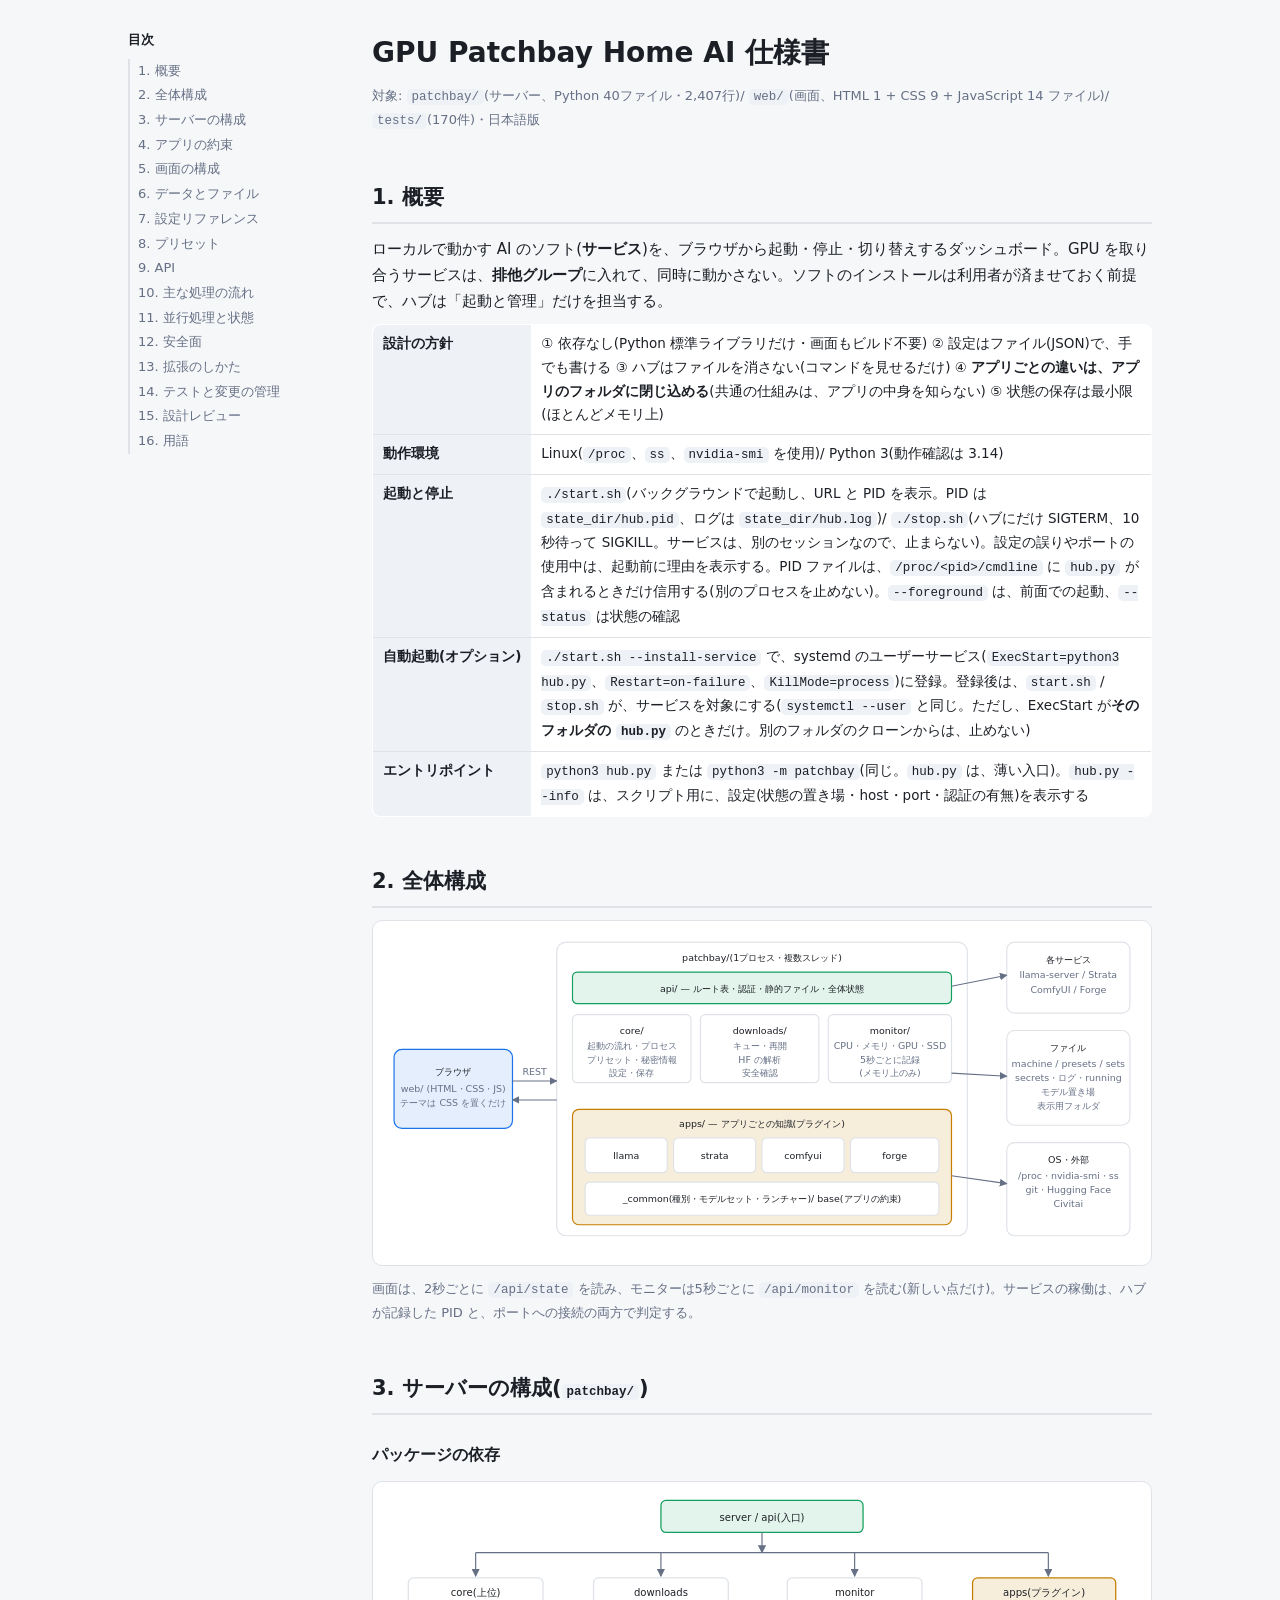
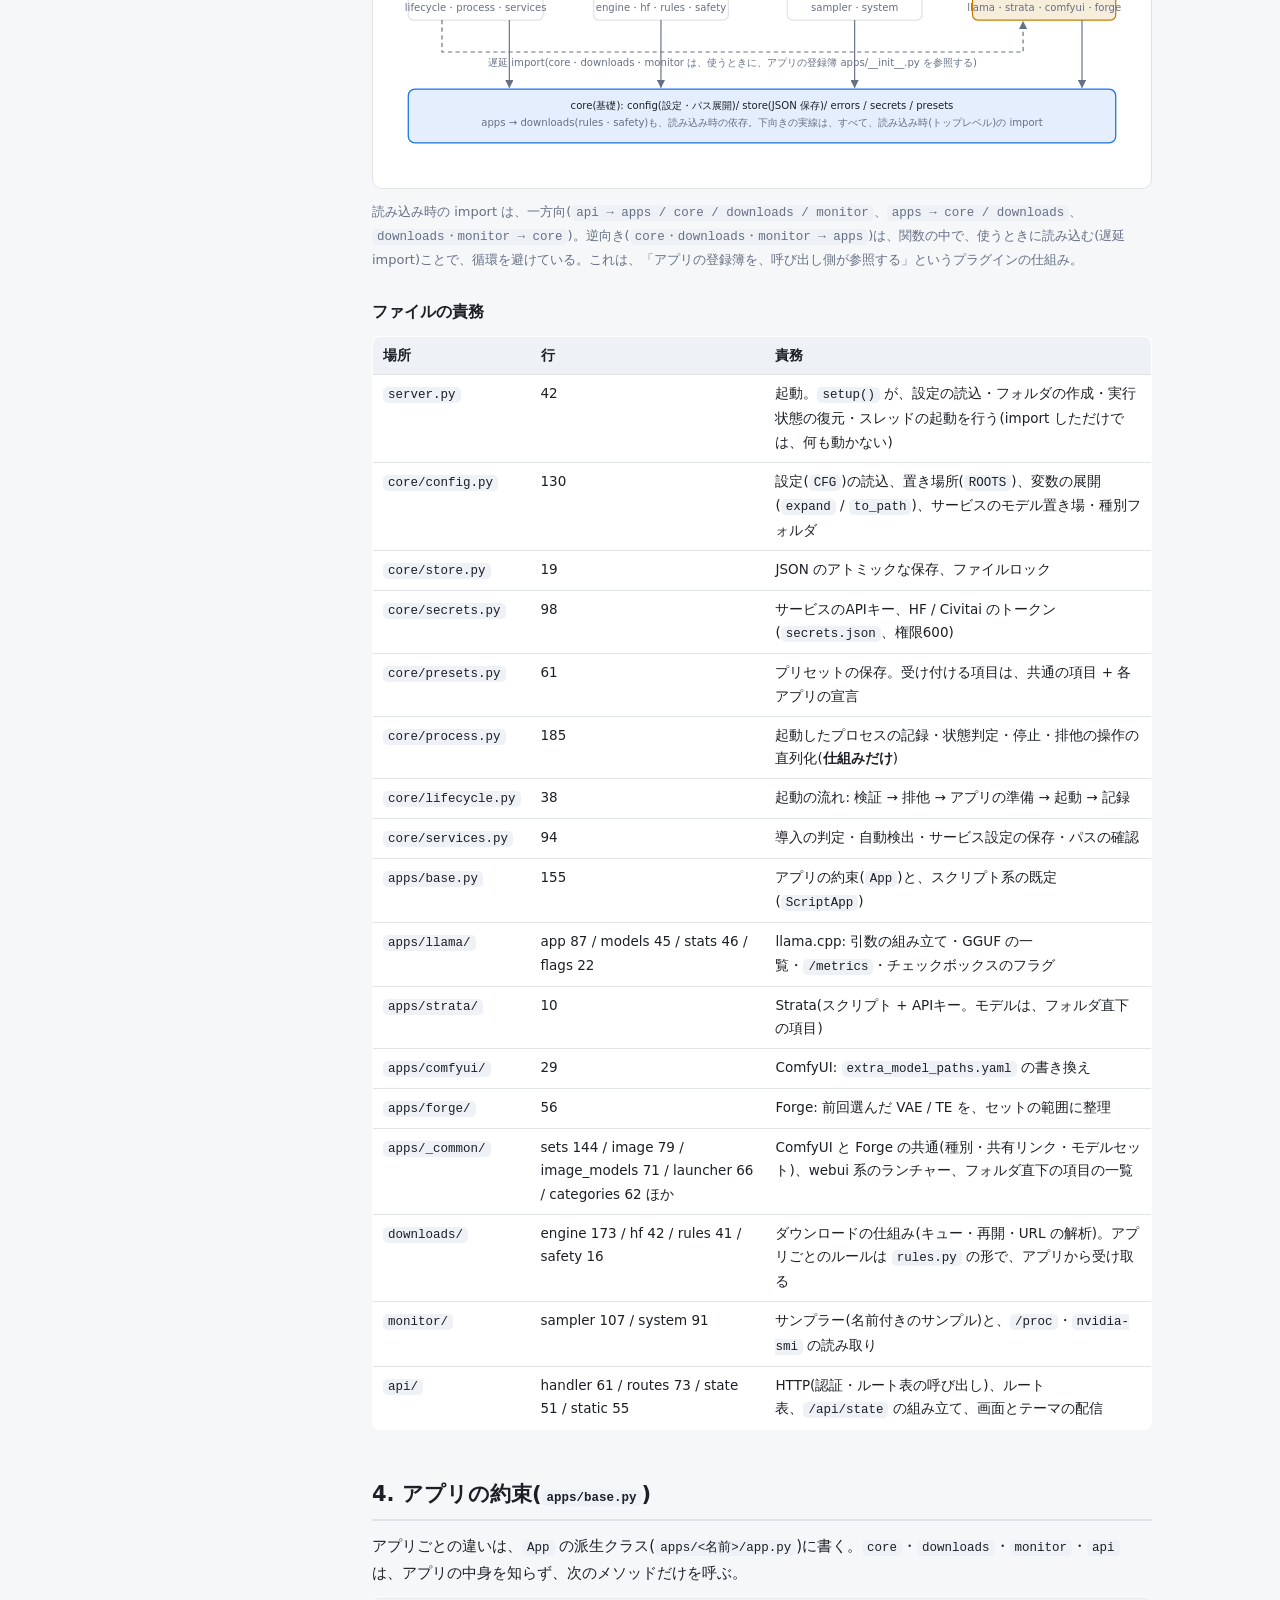
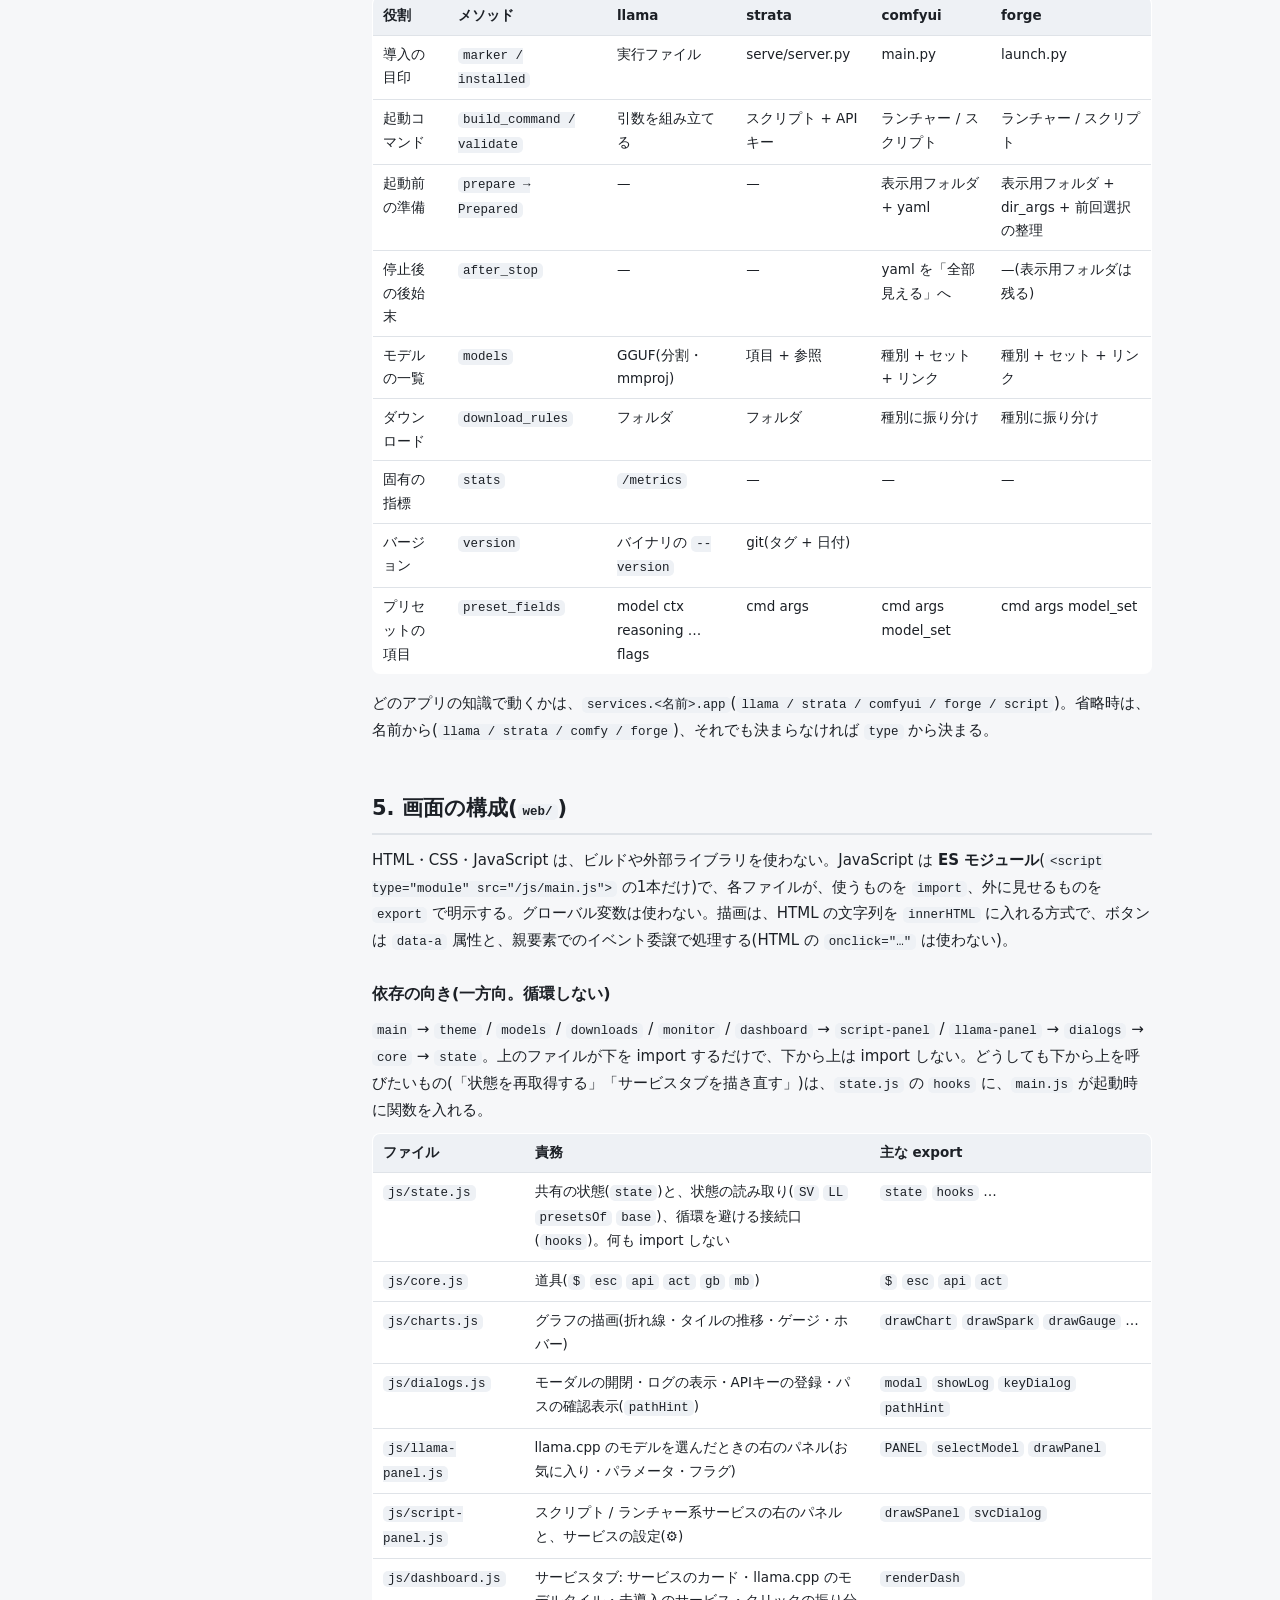
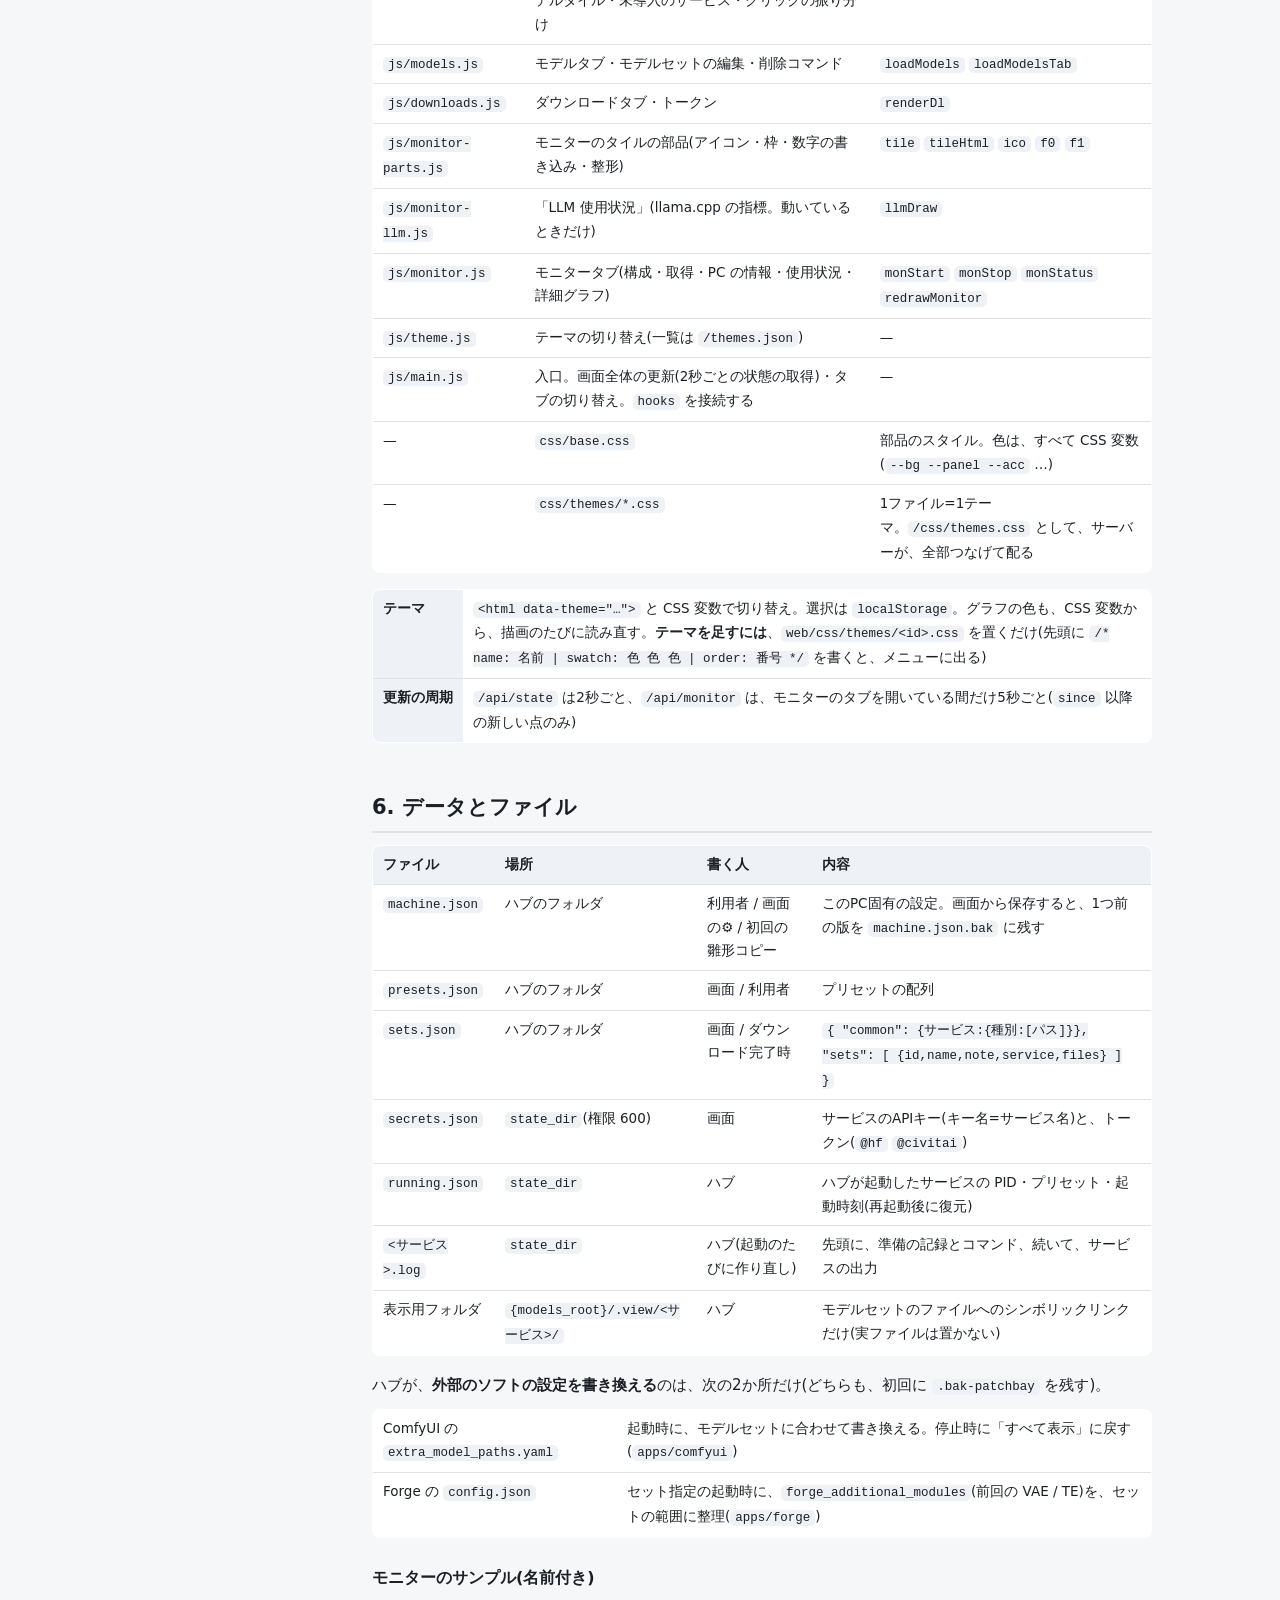
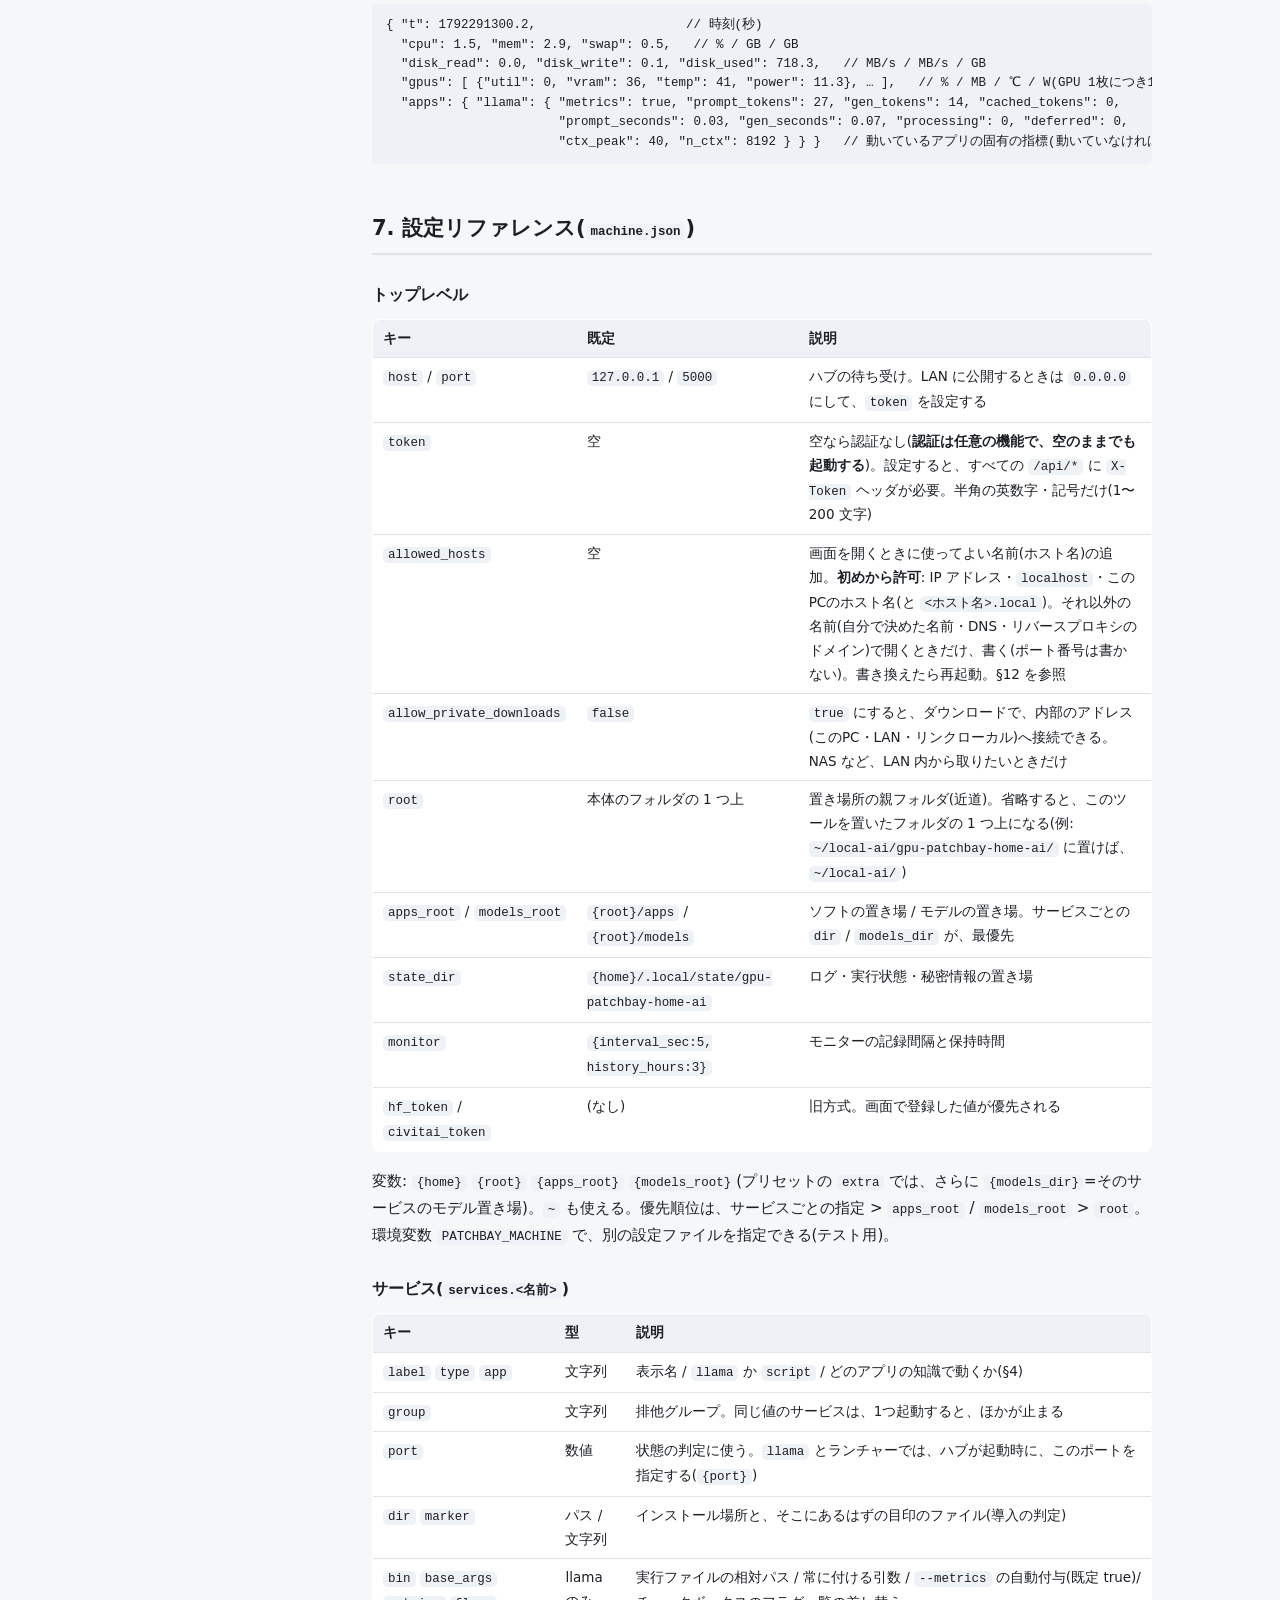
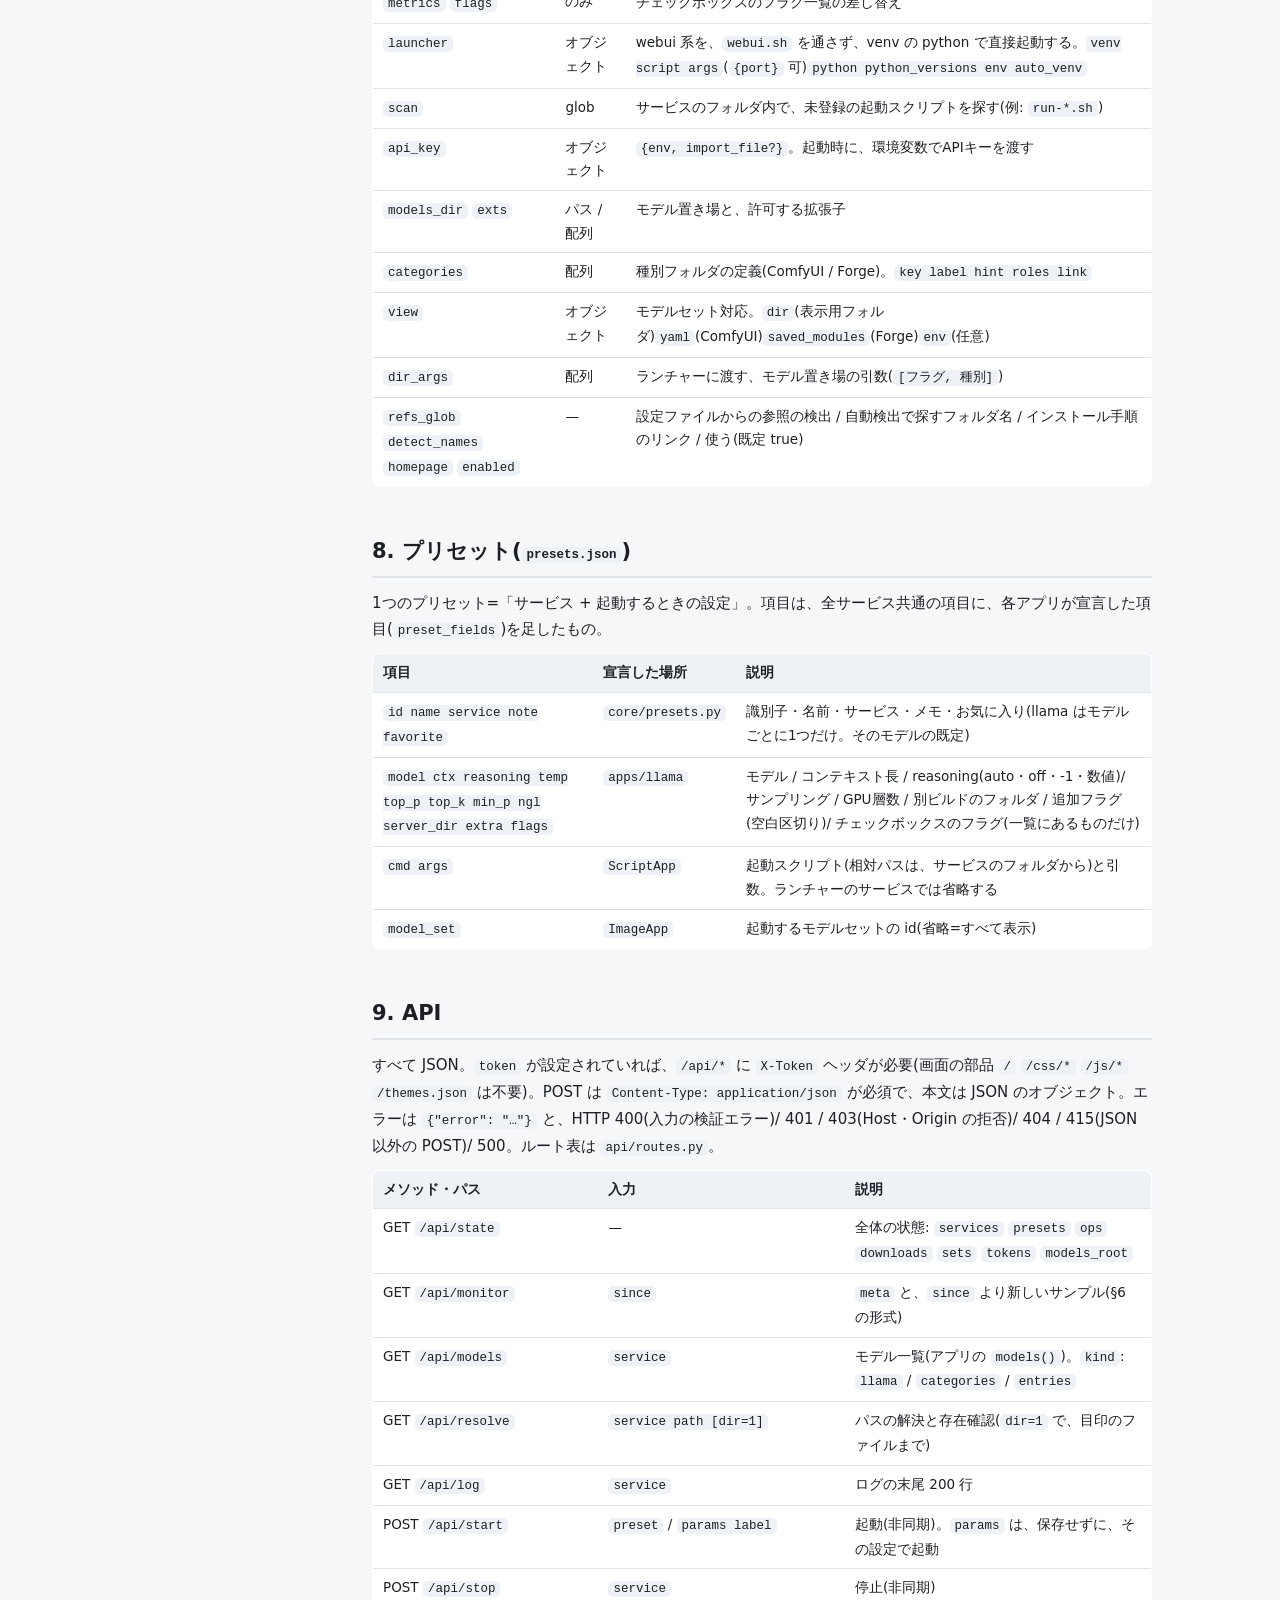
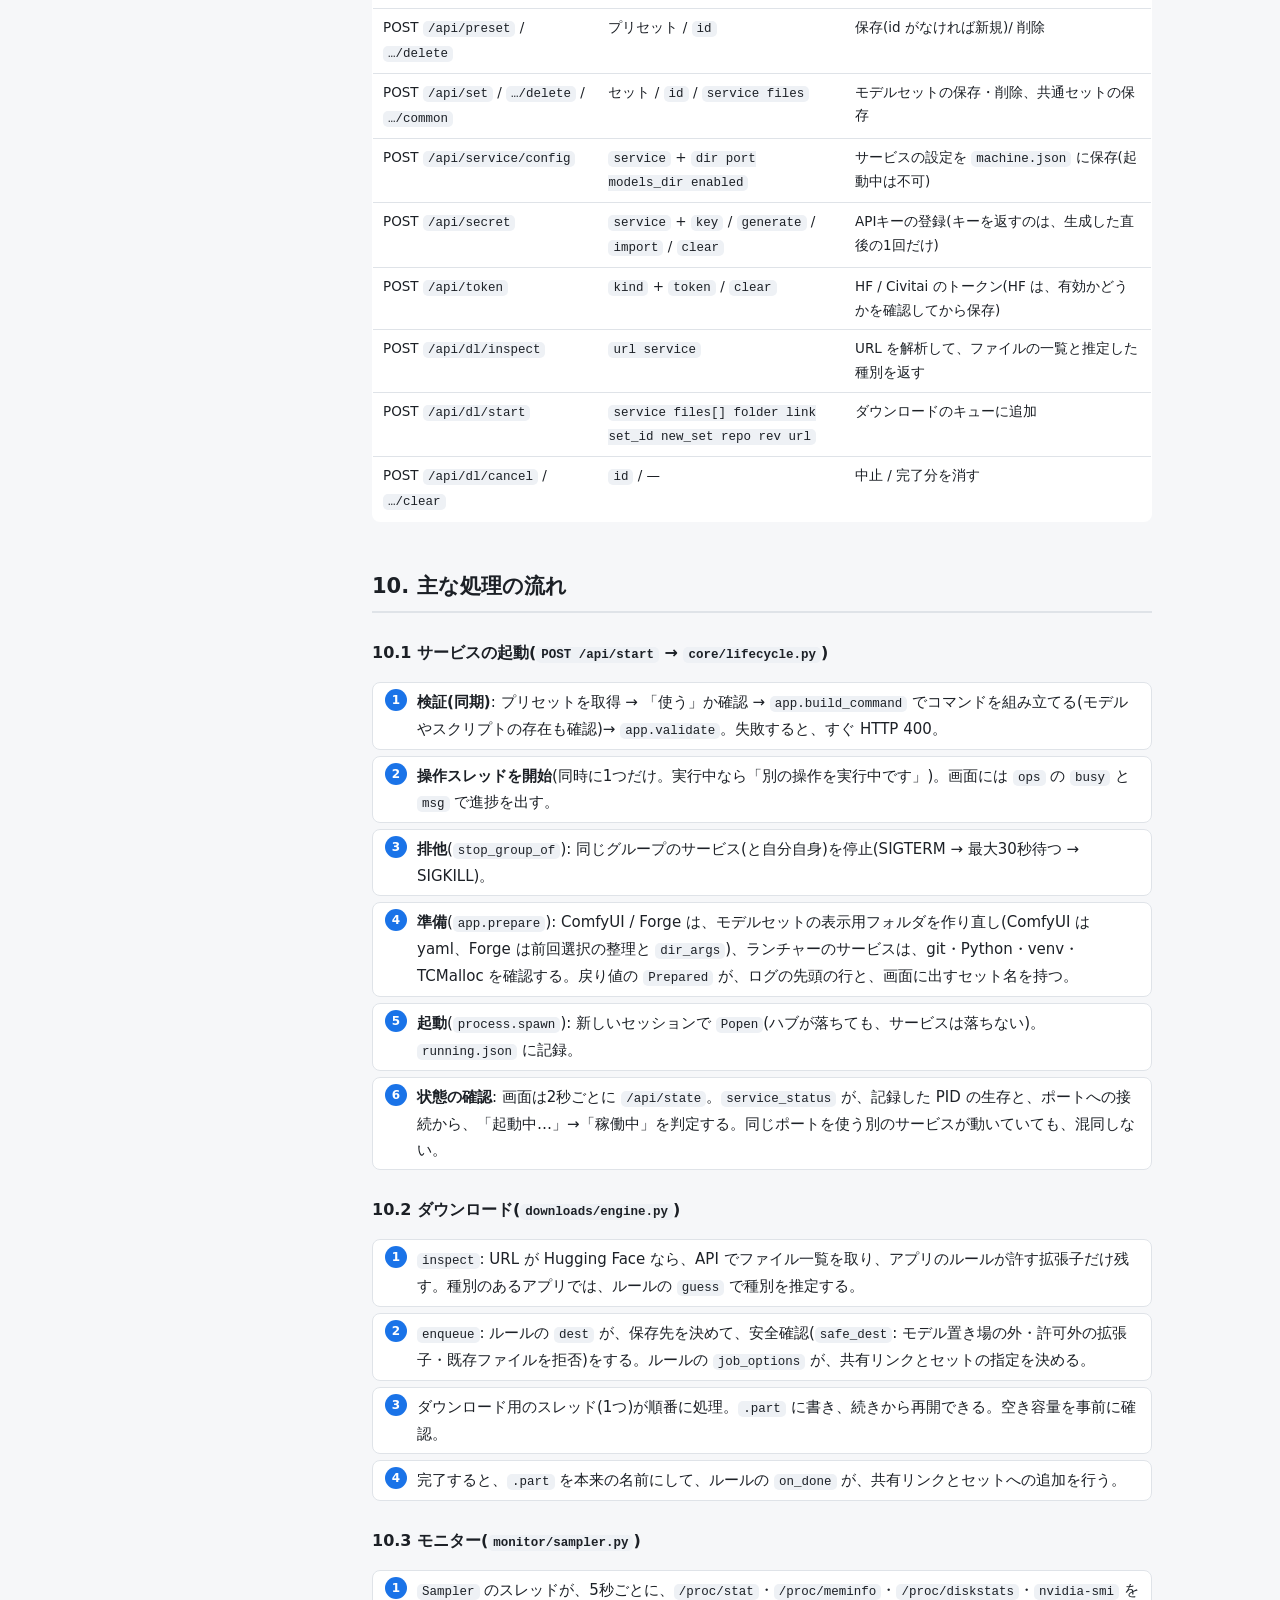
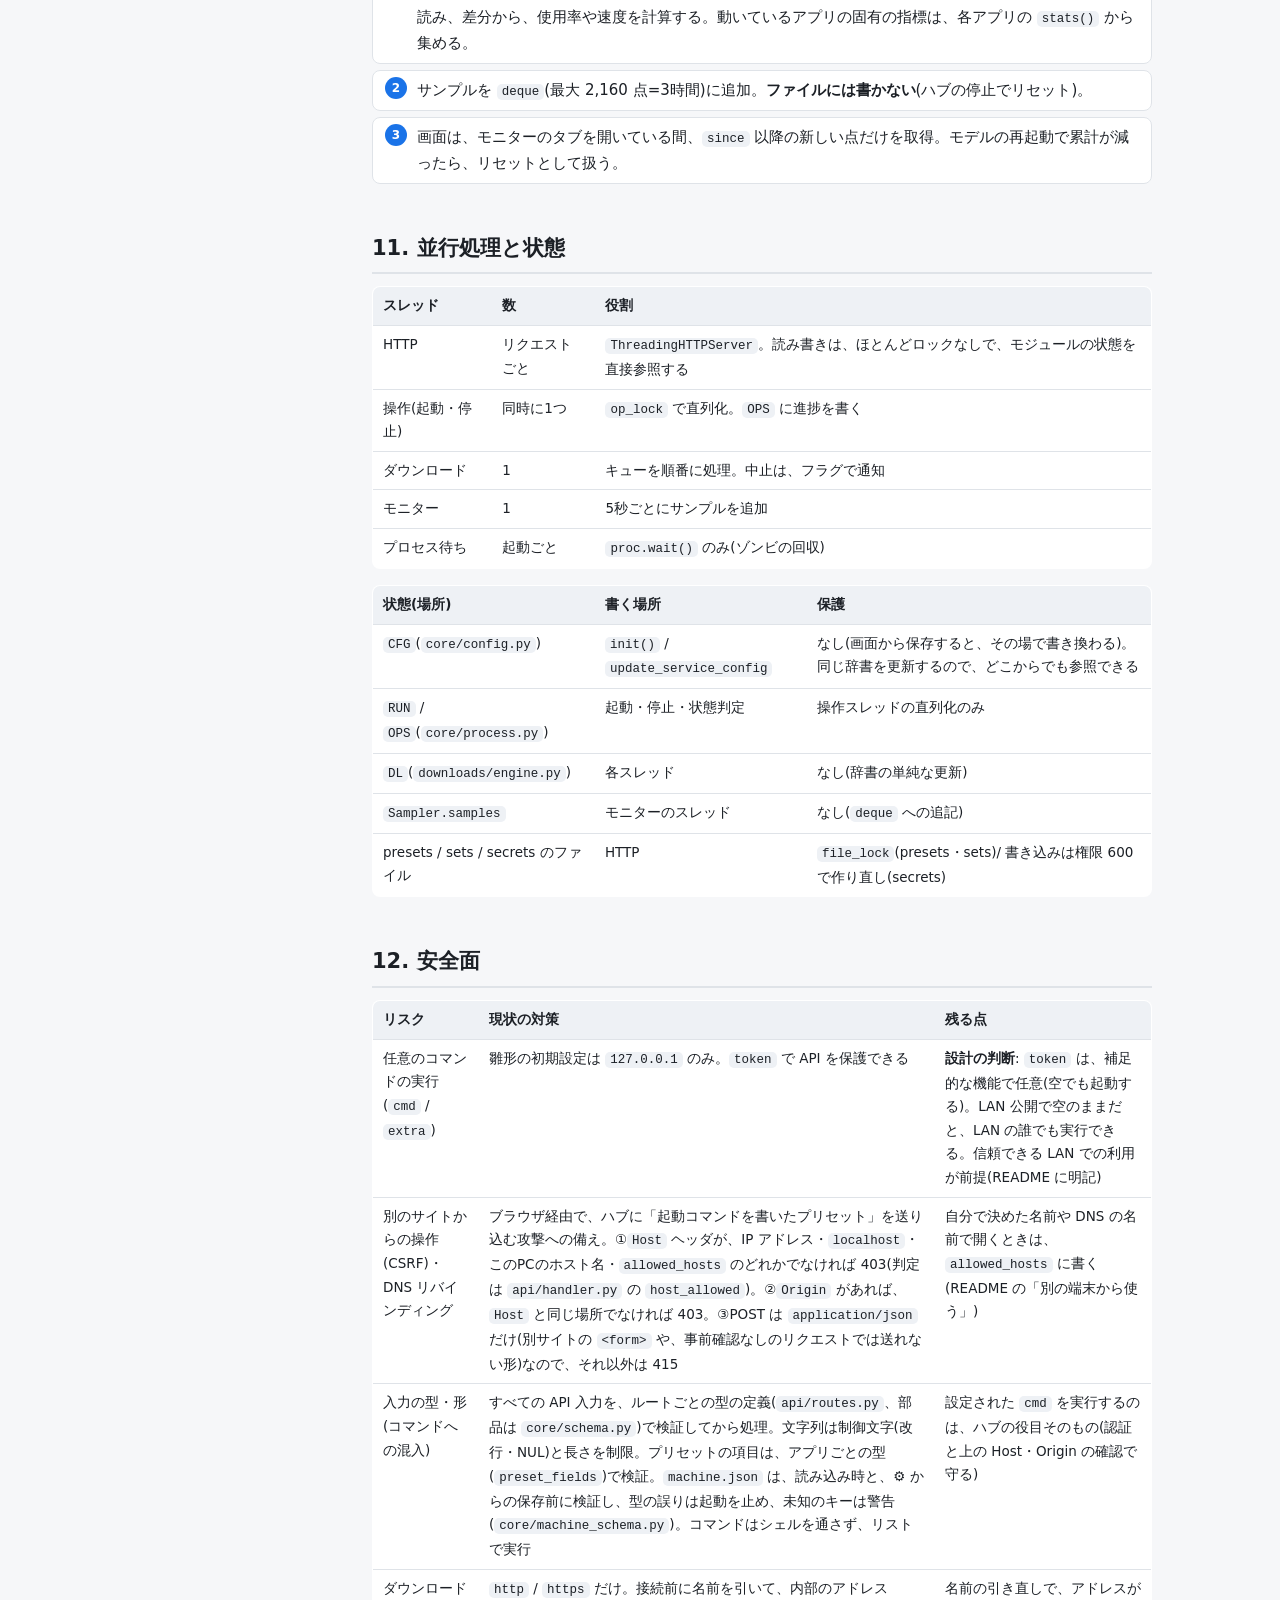
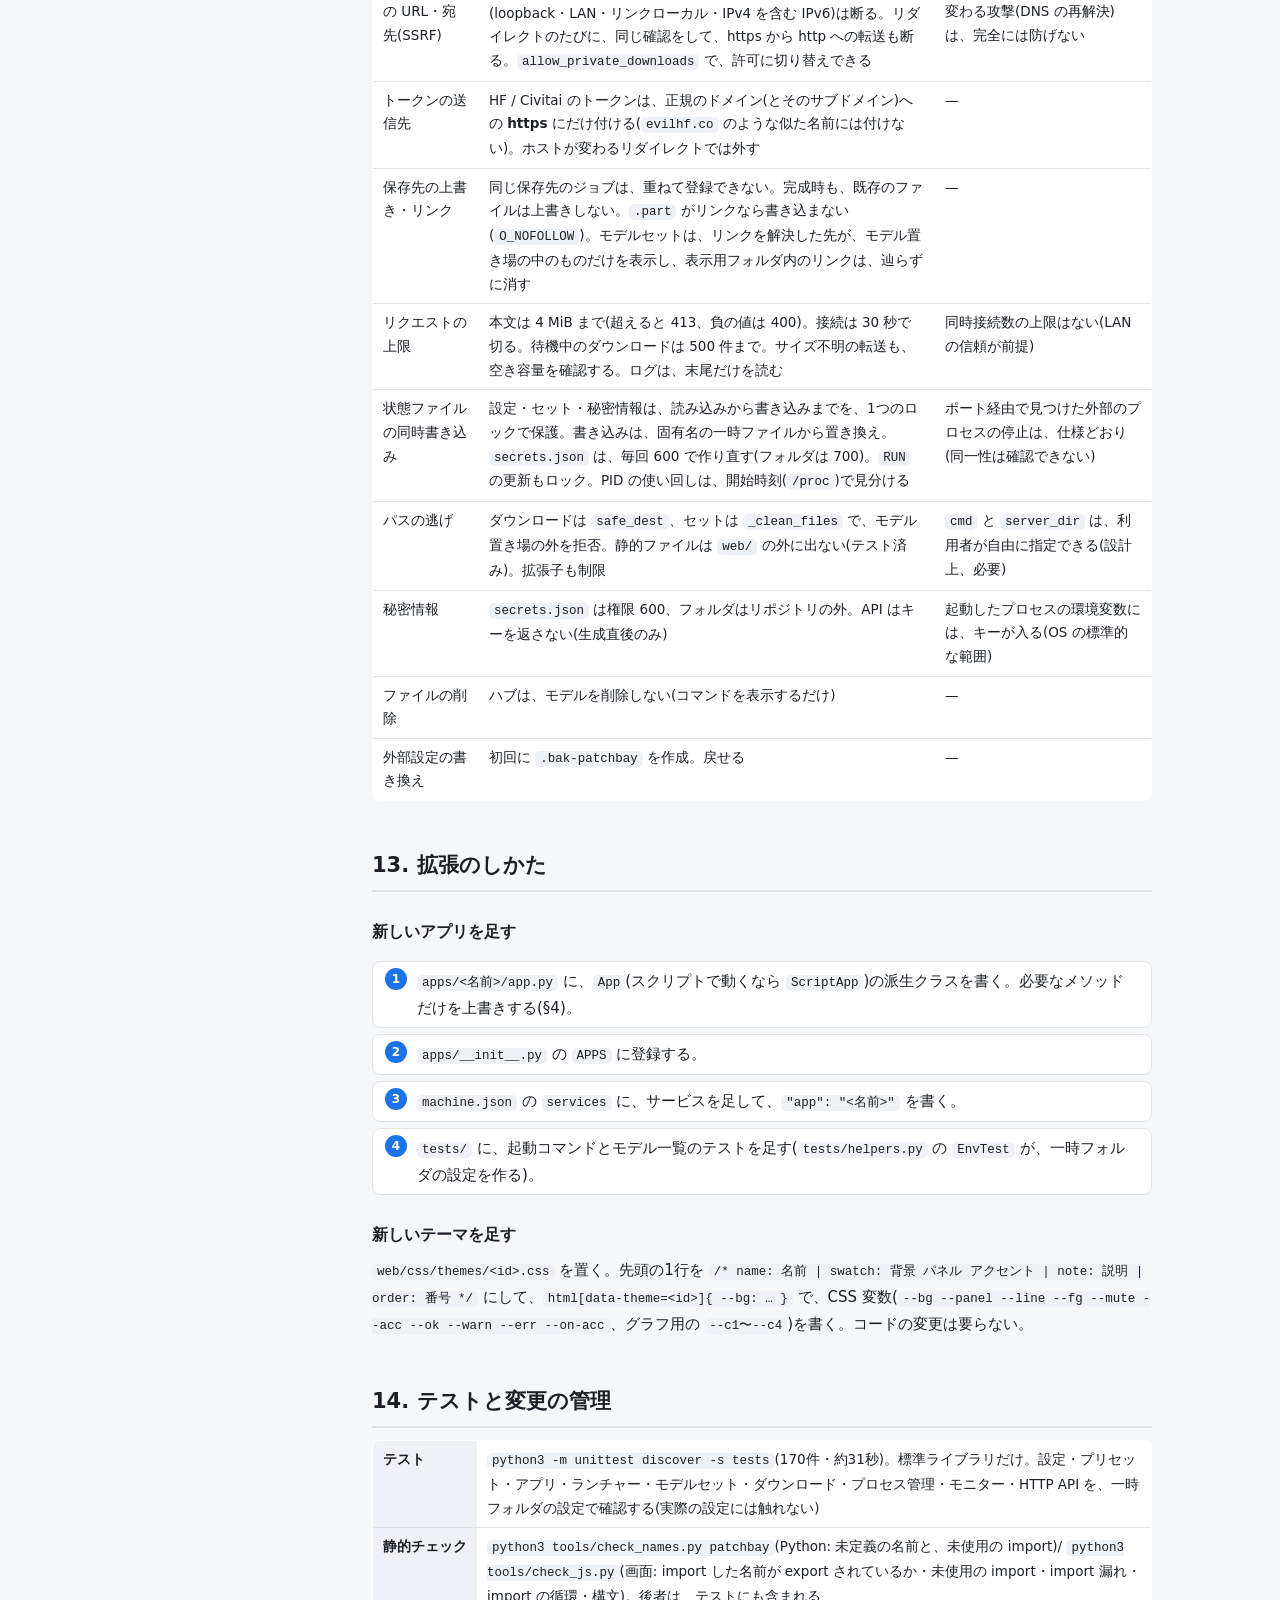
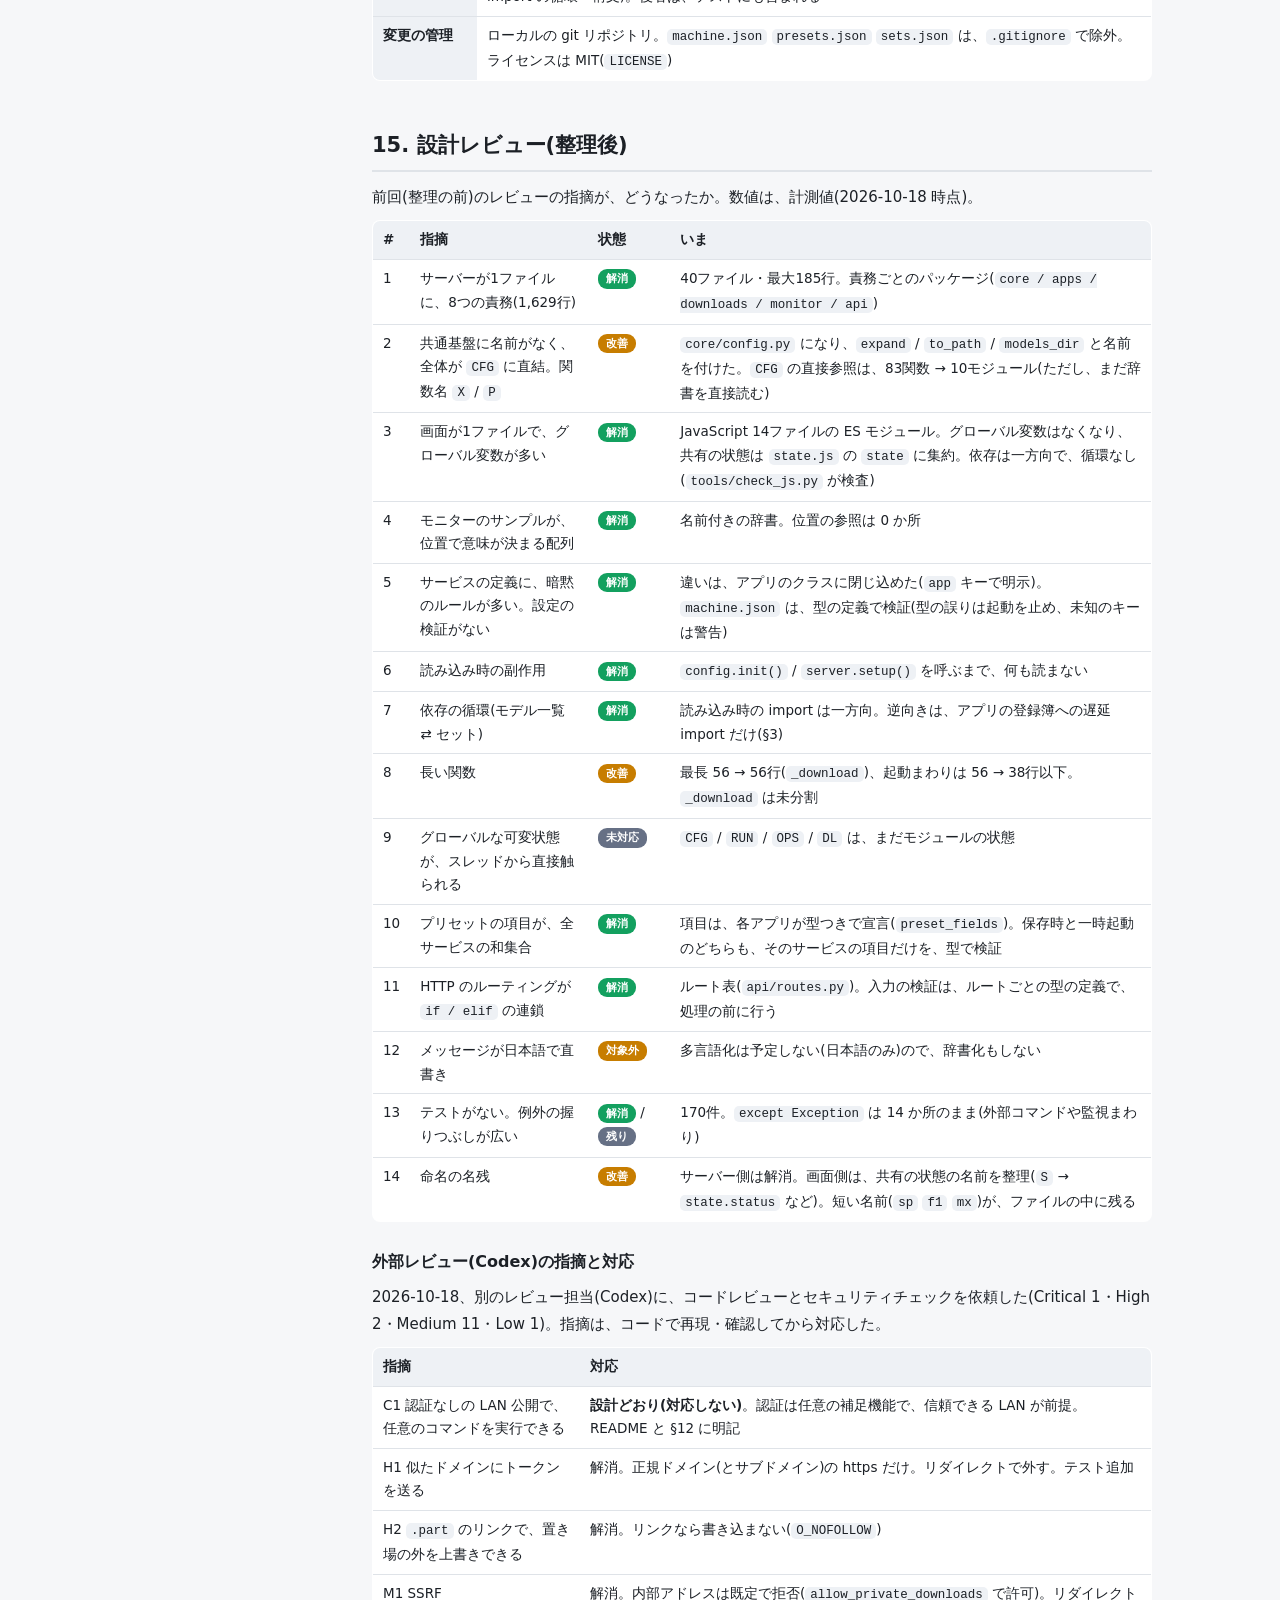
==== commit 22827734: "標準の配置を変更: 本体の1つ上を親フォルダにして、apps/ と models/ を置く - root の既定を「本体のフォルダの1つ上」に、apps_root / models_root の既定を" ====
--- a/docs/index.html
+++ b/docs/index.html
@@ -203,8 +203,8 @@
 <tr><td><code>token</code></td><td>空</td><td>空なら認証なし(<b>認証は任意の機能で、空のままでも起動する</b>)。設定すると、すべての <code>/api/*</code> に <code>X-Token</code> ヘッダが必要。半角の英数字・記号だけ(1〜200 文字)</td></tr>
 <tr><td><code>allowed_hosts</code></td><td>空</td><td>画面を開くときに使ってよい名前(ホスト名)の追加。<b>初めから許可</b>: IP アドレス・<code>localhost</code>・このPCのホスト名(と <code>&lt;ホスト名&gt;.local</code>)。それ以外の名前(自分で決めた名前・DNS・リバースプロキシのドメイン)で開くときだけ、書く(ポート番号は書かない)。書き換えたら再起動。§12 を参照</td></tr>
 <tr><td><code>allow_private_downloads</code></td><td><code>false</code></td><td><code>true</code> にすると、ダウンロードで、内部のアドレス(このPC・LAN・リンクローカル)へ接続できる。NAS など、LAN 内から取りたいときだけ</td></tr>
-<tr><td><code>root</code></td><td><code>{home}</code></td><td>置き場所の親フォルダ(近道)</td></tr>
-<tr><td><code>apps_root</code> / <code>models_root</code></td><td><code>{root}/ai-apps</code> / <code>{root}/ai-models</code></td><td>ソフトの置き場 / モデルの置き場</td></tr>
+<tr><td><code>root</code></td><td>本体のフォルダの 1 つ上</td><td>置き場所の親フォルダ(近道)。省略すると、このツールを置いたフォルダの 1 つ上になる(例: <code>~/local-ai/gpu-patchbay-home-ai/</code> に置けば、<code>~/local-ai/</code>)</td></tr>
+<tr><td><code>apps_root</code> / <code>models_root</code></td><td><code>{root}/apps</code> / <code>{root}/models</code></td><td>ソフトの置き場 / モデルの置き場。サービスごとの <code>dir</code> / <code>models_dir</code> が、最優先</td></tr>
 <tr><td><code>state_dir</code></td><td><code>{home}/.local/state/gpu-patchbay-home-ai</code></td><td>ログ・実行状態・秘密情報の置き場</td></tr>
 <tr><td><code>monitor</code></td><td><code>{interval_sec:5, history_hours:3}</code></td><td>モニターの記録間隔と保持時間</td></tr>
 <tr><td><code>hf_token</code> / <code>civitai_token</code></td><td>(なし)</td><td>旧方式。画面で登録した値が優先される</td></tr>
